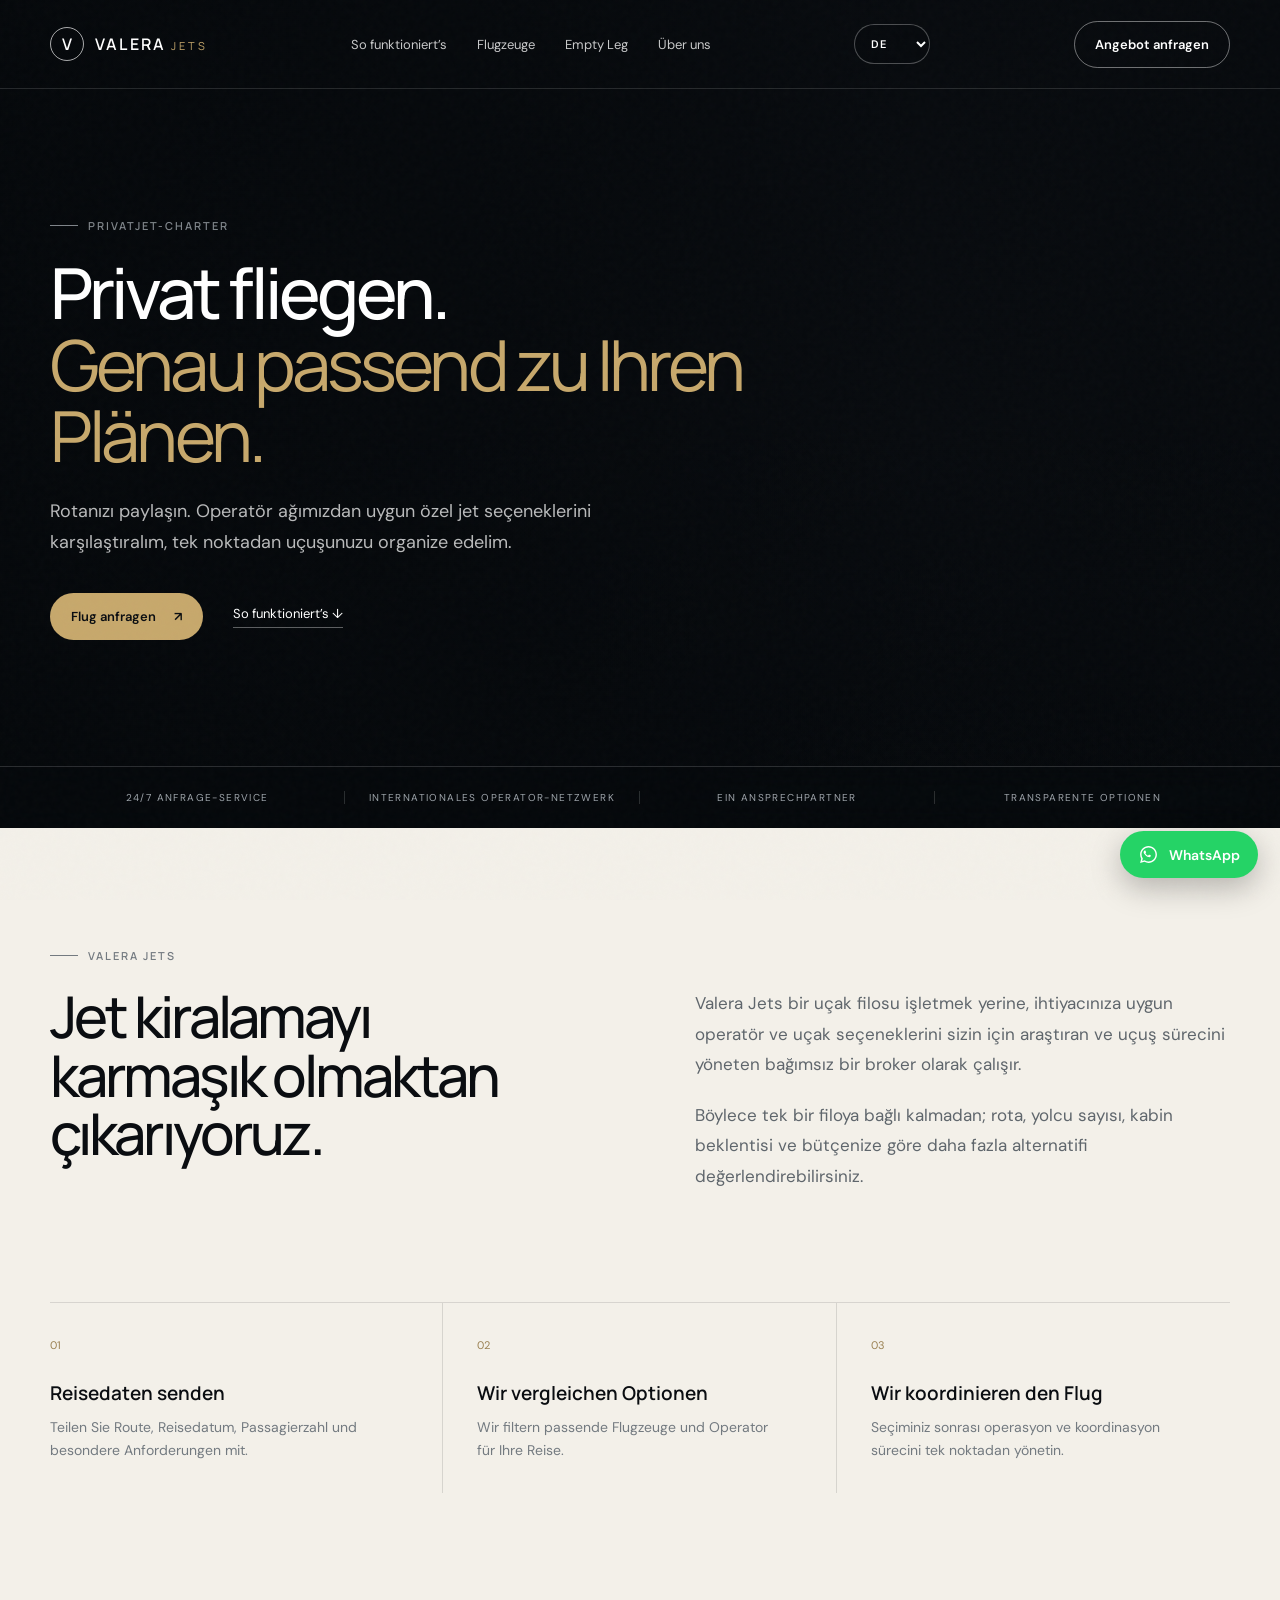
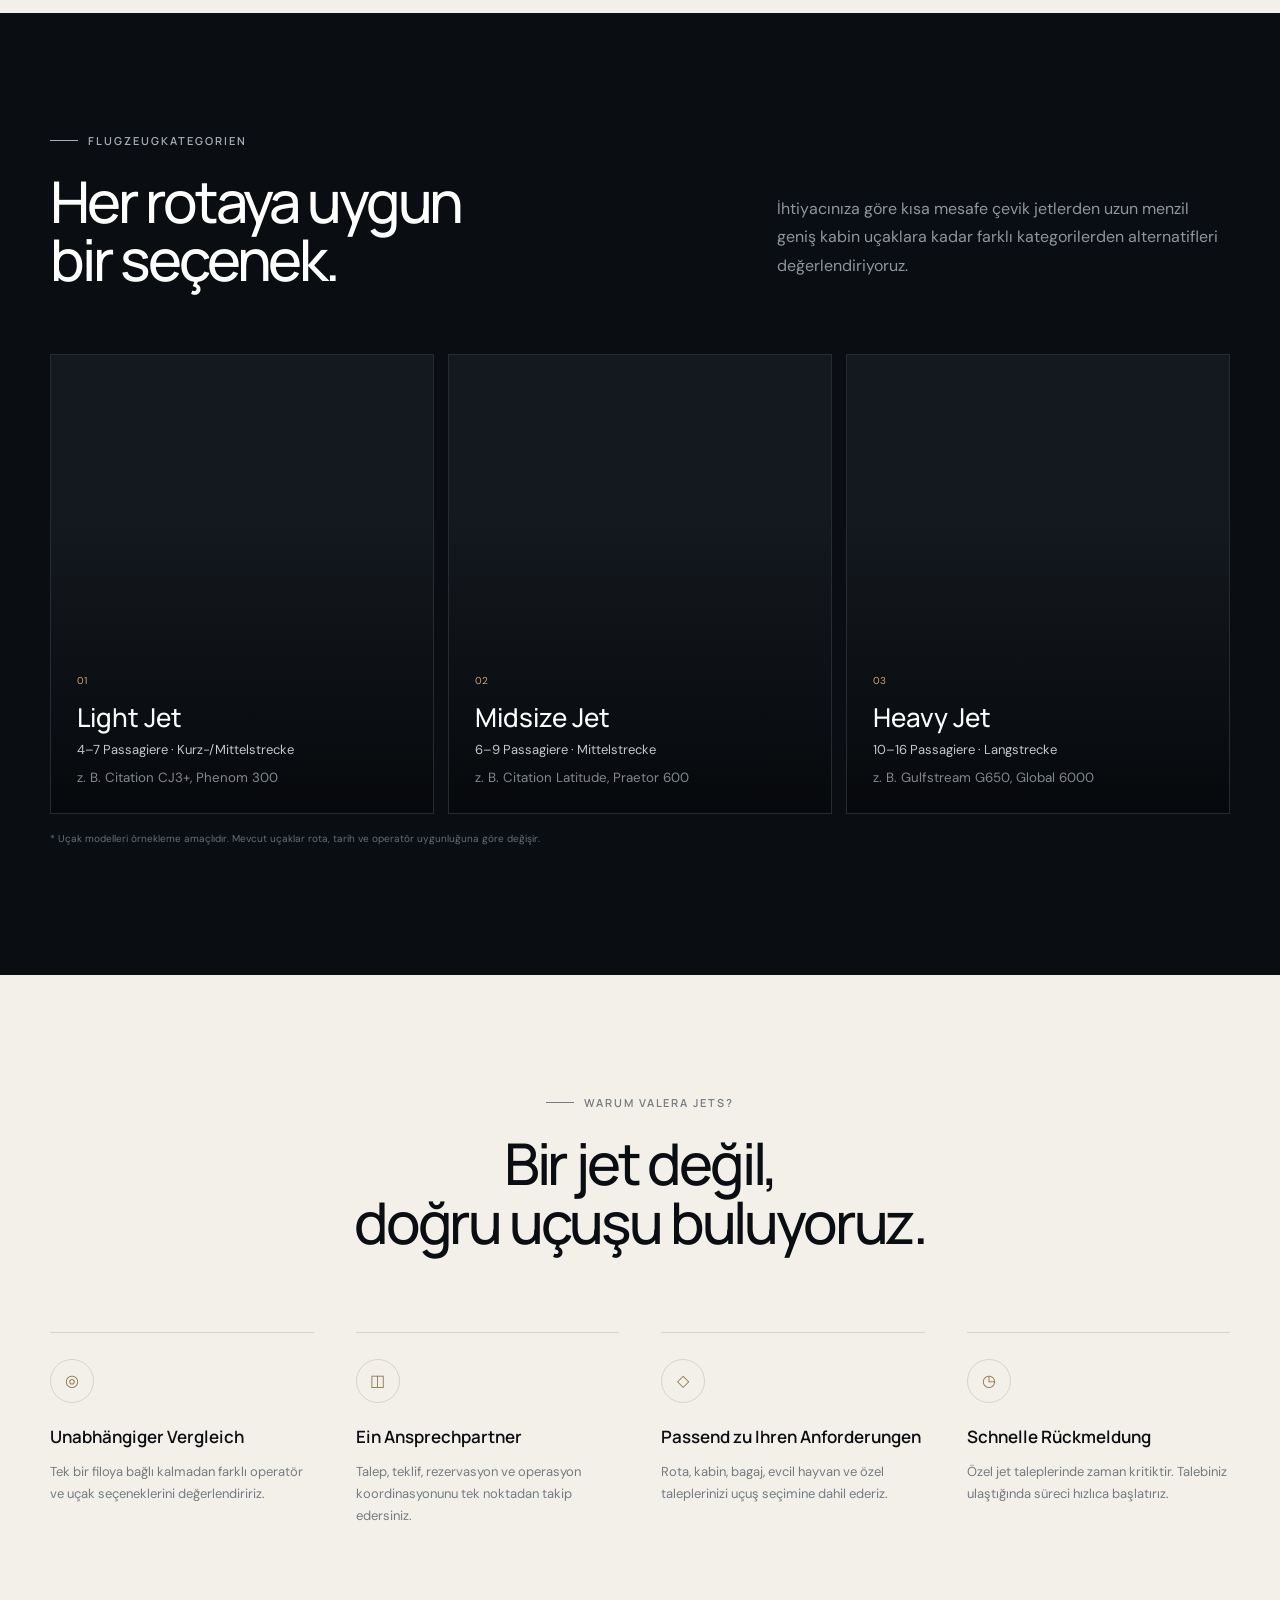
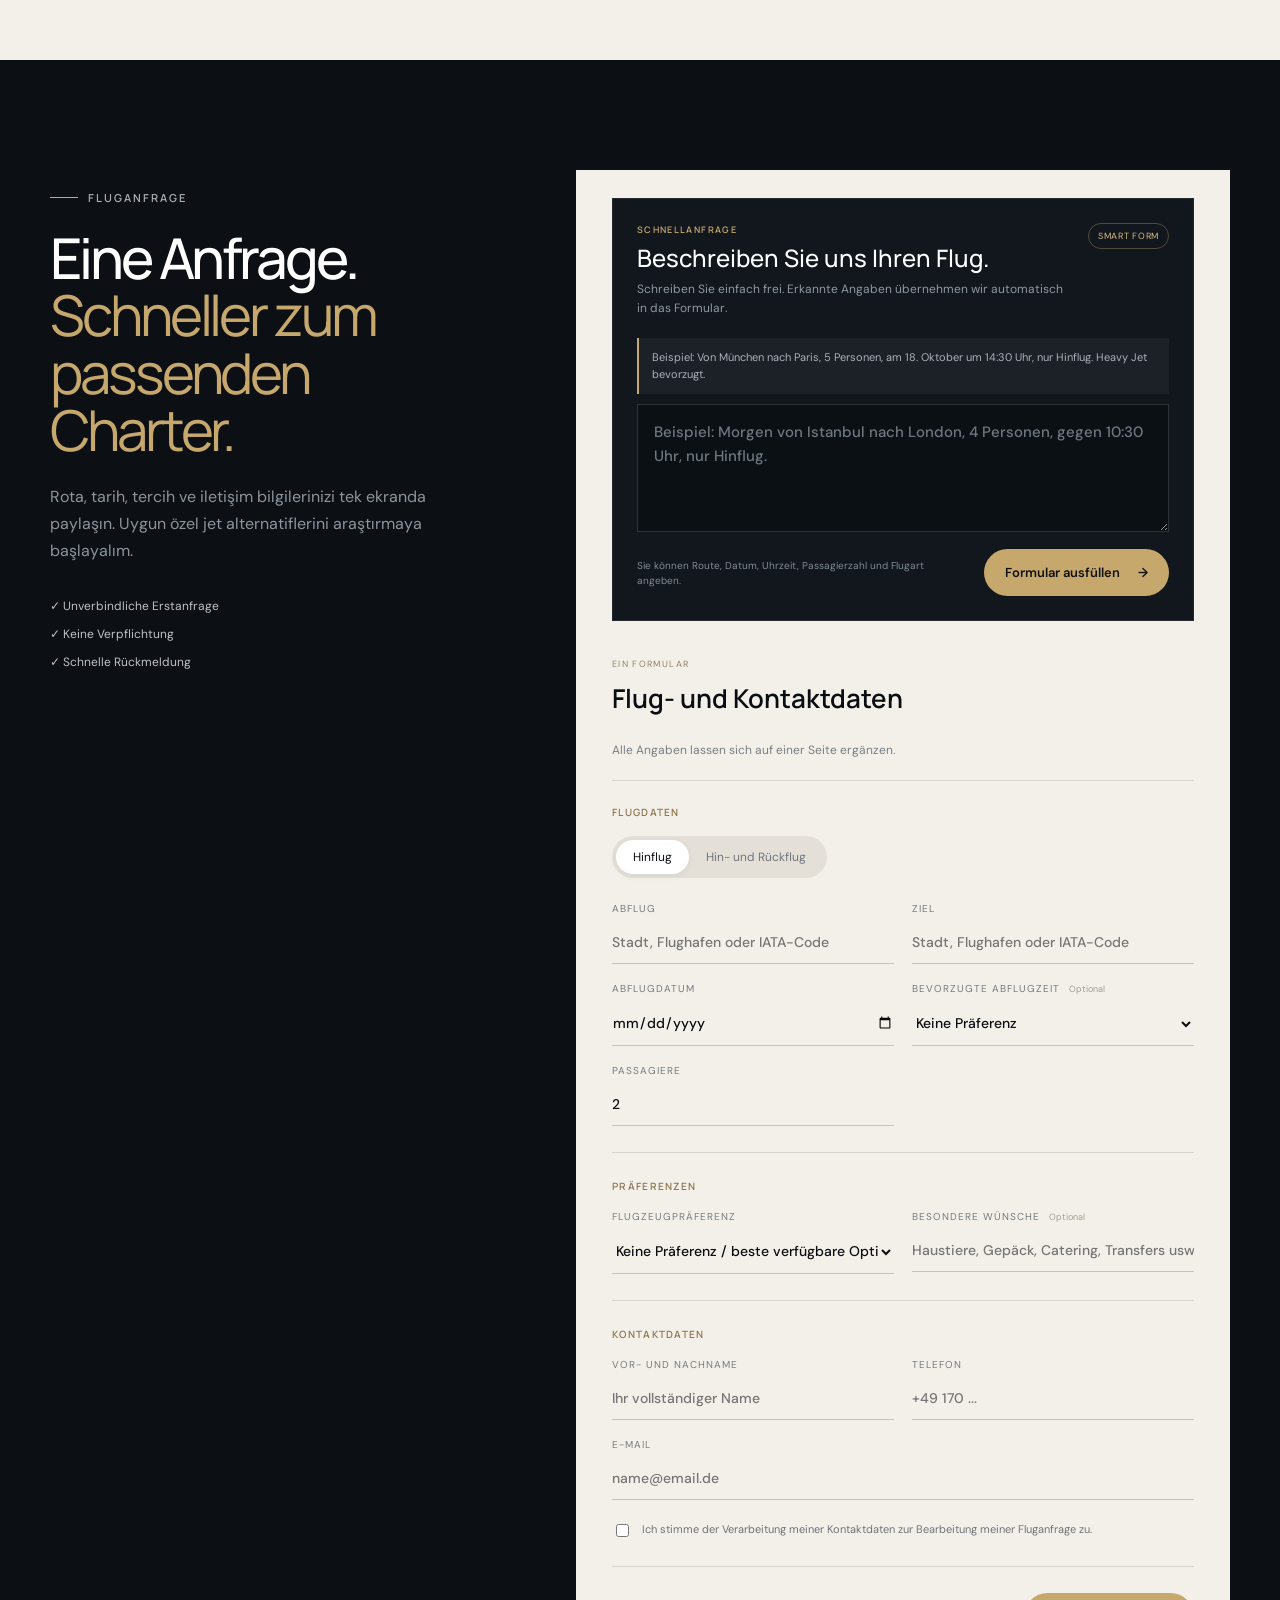
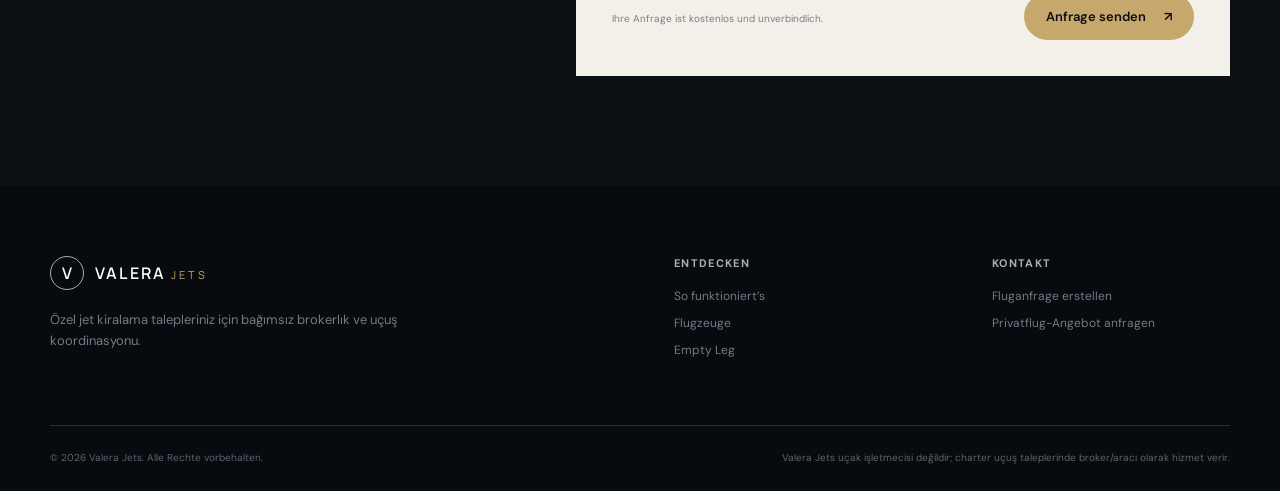
==== de/index.html @ 0682d146 "Add German Valera Jets site" ====
<!DOCTYPE html>
<html lang="de">
<head>
  <!-- CookieYes Consent Banner -->
  <script id="cookieyes" type="text/javascript" src="https://cdn-cookieyes.com/client_data/f6e0e3132f2277a491e76fe6/script.js?v=smart-request-1"></script>

  <!-- Google tag (gtag.js) -->
  <script async src="https://www.googletagmanager.com/gtag/js?id=G-M8W1NW3FCB"></script>
  <script>
    window.dataLayer = window.dataLayer || [];
    function gtag(){dataLayer.push(arguments);}
    gtag('js', new Date());

    gtag('config', 'G-M8W1NW3FCB');
  </script>

  <meta charset="UTF-8" />
  <meta name="viewport" content="width=device-width, initial-scale=1.0" />
  <meta name="theme-color" content="#070a0e" />
  <meta name="description" content="Privatjet-Charter mit Valera Jets. Wir suchen passende Flugzeuge und Operator für Reisen in Europa, im Nahen Osten und darüber hinaus." />

  <title>Valera Jets | Privatjet Charter</title>
  <link rel="canonical" href="https://valerajets.com/de/">
  <link rel="alternate" hreflang="tr" href="https://valerajets.com/">
  <link rel="alternate" hreflang="en" href="https://valerajets.com/en/">
  <link rel="alternate" hreflang="de" href="https://valerajets.com/de/">
  <link rel="alternate" hreflang="fr" href="https://valerajets.com/fr/">
  <link rel="alternate" hreflang="x-default" href="https://valerajets.com/en/">


  <link rel="preconnect" href="https://fonts.googleapis.com">
  <link rel="preconnect" href="https://fonts.gstatic.com" crossorigin>

  <link
    href="https://fonts.googleapis.com/css2?family=DM+Sans:wght@400;500;600&family=Manrope:wght@400;500;600;700&display=swap"
    rel="stylesheet"
  >

  <link rel="stylesheet" href="../styles.css?v=i18n-1" />

  <style>
    /* Direct WhatsApp button */
    .whatsapp-float {
      position: fixed;
      right: 22px;
      bottom: 22px;
      z-index: 9999;
      display: flex;
      align-items: center;
      gap: 10px;
      padding: 13px 18px;
      border-radius: 999px;
      background: #25D366;
      color: #ffffff;
      text-decoration: none;
      font-family: "DM Sans", sans-serif;
      font-size: 14px;
      font-weight: 600;
      line-height: 1;
      box-shadow: 0 10px 30px rgba(0, 0, 0, 0.25);
      transition: transform 0.2s ease, box-shadow 0.2s ease, opacity 0.2s ease;
    }

    .whatsapp-float:hover {
      transform: translateY(-2px);
      box-shadow: 0 14px 36px rgba(0, 0, 0, 0.30);
      opacity: 0.96;
    }

    .whatsapp-float svg {
      width: 21px;
      height: 21px;
      fill: currentColor;
      flex: 0 0 auto;
    }

    @media (max-width: 768px) {
      .whatsapp-float {
        right: 16px;
        bottom: 16px;
        padding: 13px;
      }

      .whatsapp-float .whatsapp-text {
        display: none;
      }

      .whatsapp-float svg {
        width: 24px;
        height: 24px;
      }
    }
  </style>

</head>

<body>

  <div class="noise"></div>

  <header class="nav-wrap" id="top">
    <nav class="nav container">

      <a href="#top" class="brand" aria-label="Valera Jets Startseite">
        <span class="brand-mark">V</span>
        <span class="brand-copy">
          <strong>VALERA</strong>
          <em>JETS</em>
        </span>
      </a>

      <div class="nav-links">
        <a href="#nasil-calisir">So funktioniert’s</a>
        <a href="#jetler">Flugzeuge</a>
        <a href="empty-leg.html">Empty Leg</a>
        <a href="#hakkimizda">Über uns</a>
      </div>
      <div class="language-picker">
        <select class="language-select" aria-label="Language" onchange="if(this.value) window.location.href=this.value">
          <option value="/" >TR</option>
          <option value="/en/" >EN</option>
          <option value="/de/" selected>DE</option>
          <option value="/fr/" >FR</option>
        </select>
      </div>

      <a class="btn btn-outline nav-cta" href="#teklif">
        Angebot anfragen
      </a>

      <button
        class="menu-btn"
        aria-label="Menüyü aç"
        aria-expanded="false"
      >
        ☰
      </button>

    </nav>

    <div class="mobile-menu">
      <a href="#nasil-calisir">So funktioniert’s</a>
      <a href="#jetler">Flugzeuge</a>
      <a href="empty-leg.html">Empty Leg</a>
      <a href="#hakkimizda">Über uns</a>
      <a href="#teklif">Angebot anfragen</a>
    </div>

  </header>


  <main>

    <section class="hero">

      <div class="hero-media" aria-hidden="true"></div>
      <div class="hero-overlay"></div>

      <div class="container hero-inner hero-inner-single">

        <div class="hero-copy reveal">

          <div class="eyebrow">
            <span></span>
            PRIVATJET-CHARTER
          </div>

          <h1>
            Privat fliegen.<br>
            <i>Genau passend zu Ihren Plänen.</i>
          </h1>

          <p>
            Rotanızı paylaşın. Operatör ağımızdan uygun özel jet seçeneklerini
            karşılaştıralım, tek noktadan uçuşunuzu organize edelim.
          </p>

          <div class="hero-actions">

            <a class="btn btn-primary" href="#teklif">
              Flug anfragen
              <span>↗</span>
            </a>

            <a class="text-link" href="#nasil-calisir">
              So funktioniert’s
              <span>↓</span>
            </a>

          </div>

        </div>


        
      </div>


      <div class="hero-strip">

        <div class="container strip-grid">
          <span>24/7 Anfrage-Service</span>
          <span>Internationales Operator-Netzwerk</span>
          <span>Ein Ansprechpartner</span>
          <span>Transparente Optionen</span>
        </div>

      </div>

    </section>


    <section class="section intro" id="nasil-calisir">

      <div class="container two-col">

        <div class="section-title reveal">

          <div class="eyebrow dark">
            <span></span>
            VALERA JETS
          </div>

          <h2>
            Jet kiralamayı<br>
            karmaşık olmaktan çıkarıyoruz.
          </h2>

        </div>


        <div class="intro-copy reveal delay-1">

          <p>
            Valera Jets bir uçak filosu işletmek yerine, ihtiyacınıza uygun
            operatör ve uçak seçeneklerini sizin için araştıran ve uçuş sürecini
            yöneten bağımsız bir broker olarak çalışır.
          </p>

          <p>
            Böylece tek bir filoya bağlı kalmadan; rota, yolcu sayısı,
            kabin beklentisi ve bütçenize göre daha fazla alternatifi
            değerlendirebilirsiniz.
          </p>

        </div>

      </div>


      <div class="container steps">

        <article class="step reveal">

          <span>01</span>

          <h3>
            Reisedaten senden
          </h3>

          <p>
            Teilen Sie Route, Reisedatum, Passagierzahl und besondere Anforderungen mit.
          </p>

        </article>


        <article class="step reveal delay-1">

          <span>02</span>

          <h3>
            Wir vergleichen Optionen
          </h3>

          <p>
            Wir filtern passende Flugzeuge und Operator für Ihre Reise.
          </p>

        </article>


        <article class="step reveal delay-2">

          <span>03</span>

          <h3>
            Wir koordinieren den Flug
          </h3>

          <p>
            Seçiminiz sonrası operasyon ve koordinasyon sürecini
            tek noktadan yönetin.
          </p>

        </article>

      </div>

    </section>


    <section class="section dark-section" id="jetler">

      <div class="container">

        <div class="section-head reveal">

          <div>

            <div class="eyebrow light">
              <span></span>
              FLUGZEUGKATEGORIEN
            </div>

            <h2>
              Her rotaya uygun<br>
              bir seçenek.
            </h2>

          </div>


          <p>
            İhtiyacınıza göre kısa mesafe çevik jetlerden uzun menzil geniş
            kabin uçaklara kadar farklı kategorilerden alternatifleri
            değerlendiriyoruz.
          </p>

        </div>


        <div class="jet-grid">

          <article class="jet-card jet-1 reveal">

            <div class="jet-content">
              <span>01</span>
              <h3>Light Jet</h3>
              <p>4–7 Passagiere · Kurz-/Mittelstrecke</p>
              <small>z. B. Citation CJ3+, Phenom 300</small>
            </div>

          </article>


          <article class="jet-card jet-2 reveal delay-1">

            <div class="jet-content">
              <span>02</span>
              <h3>Midsize Jet</h3>
              <p>6–9 Passagiere · Mittelstrecke</p>
              <small>z. B. Citation Latitude, Praetor 600</small>
            </div>

          </article>


          <article class="jet-card jet-3 reveal delay-2">

            <div class="jet-content">
              <span>03</span>
              <h3>Heavy Jet</h3>
              <p>10–16 Passagiere · Langstrecke</p>
              <small>z. B. Gulfstream G650, Global 6000</small>
            </div>

          </article>

        </div>


        <p class="disclaimer">
          * Uçak modelleri örnekleme amaçlıdır. Mevcut uçaklar rota,
          tarih ve operatör uygunluğuna göre değişir.
        </p>

      </div>

    </section>


    


    <section class="section trust" id="hakkimizda">

      <div class="container">

        <div class="center-title reveal">

          <div class="eyebrow dark center">
            <span></span>
            WARUM VALERA JETS?
          </div>

          <h2>
            Bir jet değil,<br>
            doğru uçuşu buluyoruz.
          </h2>

        </div>


        <div class="trust-grid">

          <article class="reveal">

            <div class="icon">
              ◎
            </div>

            <h3>
              Unabhängiger Vergleich
            </h3>

            <p>
              Tek bir filoya bağlı kalmadan farklı operatör ve
              uçak seçeneklerini değerlendiririz.
            </p>

          </article>


          <article class="reveal delay-1">

            <div class="icon">
              ◫
            </div>

            <h3>
              Ein Ansprechpartner
            </h3>

            <p>
              Talep, teklif, rezervasyon ve operasyon koordinasyonunu
              tek noktadan takip edersiniz.
            </p>

          </article>


          <article class="reveal delay-2">

            <div class="icon">
              ◇
            </div>

            <h3>
              Passend zu Ihren Anforderungen
            </h3>

            <p>
              Rota, kabin, bagaj, evcil hayvan ve özel taleplerinizi
              uçuş seçimine dahil ederiz.
            </p>

          </article>


          <article class="reveal">

            <div class="icon">
              ◷
            </div>

            <h3>
              Schnelle Rückmeldung
            </h3>

            <p>
              Özel jet taleplerinde zaman kritiktir. Talebiniz ulaştığında
              süreci hızlıca başlatırız.
            </p>

          </article>

        </div>

      </div>

    </section>


    <section class="quote-section" id="teklif">

      <div class="container quote-grid">

        <div class="quote-copy reveal">

          <div class="eyebrow light">
            <span></span>
            FLUGANFRAGE
          </div>

          <h2>
            Eine Anfrage.<br>
            <i>Schneller zum passenden Charter.</i>
          </h2>

          <p>
            Rota, tarih, tercih ve iletişim bilgilerinizi tek ekranda paylaşın.
            Uygun özel jet alternatiflerini araştırmaya başlayalım.
          </p>

          <div class="quote-points">
            <span>✓ Unverbindliche Erstanfrage</span>
            <span>✓ Keine Verpflichtung</span>
            <span>✓ Schnelle Rückmeldung</span>
          </div>

        </div>

        <form class="quote-form single-quote-form reveal delay-1" id="quoteForm">

          <label class="hp-field" aria-hidden="true">
            Website
            <input name="website" tabindex="-1" autocomplete="off">
          </label>

          <div class="single-form-content">

            <div class="smart-request">
              <div class="smart-request-top">
                <div>
                  <small>SCHNELLANFRAGE</small>
                  <h3>Beschreiben Sie uns Ihren Flug.</h3>
                  <p>Schreiben Sie einfach frei. Erkannte Angaben übernehmen wir automatisch in das Formular.</p>
                </div>
                <span class="smart-request-badge">Smart Form</span>
              </div>

              <div class="smart-example" id="smartExample">
                Beispiel: Von München nach Paris, 5 Personen, am 18. Oktober um 14:30 Uhr, nur Hinflug. Heavy Jet bevorzugt.
              </div>

              <textarea
                id="smartRequestText"
                rows="4"
                placeholder="Beispiel: Morgen von Istanbul nach London, 4 Personen, gegen 10:30 Uhr, nur Hinflug."
                aria-label="Beschreiben Sie Ihre Reise in eigenen Worten"
              ></textarea>

              <div class="smart-request-actions">
                <div class="smart-request-status" id="smartRequestStatus">
                  Sie können Route, Datum, Uhrzeit, Passagierzahl und Flugart angeben.
                </div>

                <button type="button" class="btn btn-dark" id="smartFillButton">
                  Formular ausfüllen
                  <span>→</span>
                </button>
              </div>
            </div>

            <div class="form-head single-form-head">
              <small>EIN FORMULAR</small>
              <h3>Flug- und Kontaktdaten</h3>
              <p>Alle Angaben lassen sich auf einer Seite ergänzen.</p>
            </div>

            <div class="single-form-section">
              <div class="single-form-section-title">Flugdaten</div>

              <div class="trip-toggle">
                <label>
                  <input type="radio" name="tripType" value="Tek Yön" checked>
                  <span>Hinflug</span>
                </label>
                <label>
                  <input type="radio" name="tripType" value="Gidiş Dönüş">
                  <span>Hin- und Rückflug</span>
                </label>
              </div>

              <div class="field-grid">
                <label class="field airport-field">
                  <span>Abflug</span>
                  <div class="airport-autocomplete">
                    <input
                      name="from"
                      required
                      inputmode="search"
                      placeholder="Stadt, Flughafen oder IATA-Code"
                      autocomplete="off"
                      aria-autocomplete="list"
                      aria-expanded="false"
                      aria-controls="originSuggestions"
                    >
                    <div class="airport-suggestions" id="originSuggestions" role="listbox"></div>
                  </div>
                </label>

                <label class="field airport-field">
                  <span>Ziel</span>
                  <div class="airport-autocomplete">
                    <input
                      name="to"
                      required
                      inputmode="search"
                      placeholder="Stadt, Flughafen oder IATA-Code"
                      autocomplete="off"
                      aria-autocomplete="list"
                      aria-expanded="false"
                      aria-controls="destinationSuggestions"
                    >
                    <div class="airport-suggestions" id="destinationSuggestions" role="listbox"></div>
                  </div>
                </label>

                <label class="field">
                  <span>Abflugdatum</span>
                  <input name="departure" required type="date">
                </label>

                <label class="field return-field hidden">
                  <span>Rückflugdatum</span>
                  <input name="returnDate" type="date">
                </label>

                <label class="field">
                  <span>Bevorzugte Abflugzeit <em class="field-optional">Optional</em></span>
                  <select name="departureTime" aria-label="Bevorzugte Abflugzeit">
                    <option value="">Keine Präferenz</option>
                    <option value="00:00">00:00</option>
                    <option value="00:30">00:30</option>
                    <option value="01:00">01:00</option>
                    <option value="01:30">01:30</option>
                    <option value="02:00">02:00</option>
                    <option value="02:30">02:30</option>
                    <option value="03:00">03:00</option>
                    <option value="03:30">03:30</option>
                    <option value="04:00">04:00</option>
                    <option value="04:30">04:30</option>
                    <option value="05:00">05:00</option>
                    <option value="05:30">05:30</option>
                    <option value="06:00">06:00</option>
                    <option value="06:30">06:30</option>
                    <option value="07:00">07:00</option>
                    <option value="07:30">07:30</option>
                    <option value="08:00">08:00</option>
                    <option value="08:30">08:30</option>
                    <option value="09:00">09:00</option>
                    <option value="09:30">09:30</option>
                    <option value="10:00">10:00</option>
                    <option value="10:30">10:30</option>
                    <option value="11:00">11:00</option>
                    <option value="11:30">11:30</option>
                    <option value="12:00">12:00</option>
                    <option value="12:30">12:30</option>
                    <option value="13:00">13:00</option>
                    <option value="13:30">13:30</option>
                    <option value="14:00">14:00</option>
                    <option value="14:30">14:30</option>
                    <option value="15:00">15:00</option>
                    <option value="15:30">15:30</option>
                    <option value="16:00">16:00</option>
                    <option value="16:30">16:30</option>
                    <option value="17:00">17:00</option>
                    <option value="17:30">17:30</option>
                    <option value="18:00">18:00</option>
                    <option value="18:30">18:30</option>
                    <option value="19:00">19:00</option>
                    <option value="19:30">19:30</option>
                    <option value="20:00">20:00</option>
                    <option value="20:30">20:30</option>
                    <option value="21:00">21:00</option>
                    <option value="21:30">21:30</option>
                    <option value="22:00">22:00</option>
                    <option value="22:30">22:30</option>
                    <option value="23:00">23:00</option>
                    <option value="23:30">23:30</option>
                  </select>
                </label>

                <label class="field">
                  <span>Passagiere</span>
                  <input name="passengers" required type="number" min="1" max="30" value="2">
                </label>
              </div>
            </div>

            <div class="single-form-section">
              <div class="single-form-section-title">Präferenzen</div>

              <div class="field-grid">
                <label class="field">
                  <span>Flugzeugpräferenz</span>
                  <select name="jetType">
                    <option value="Farketmez / En uygun seçenek">Keine Präferenz / beste verfügbare Option</option>
                    <option>Light Jet</option>
                    <option>Midsize Jet</option>
                    <option>Heavy Jet</option>
                  </select>
                </label>

                <label class="field">
                  <span>Besondere Wünsche <em class="field-optional">Optional</em></span>
                  <input name="notes" placeholder="Haustiere, Gepäck, Catering, Transfers usw.">
                </label>
              </div>
            </div>

            <div class="single-form-section">
              <div class="single-form-section-title">Kontaktdaten</div>

              <div class="field-grid">
                <label class="field">
                  <span>Vor- und Nachname</span>
                  <input name="name" required autocomplete="name" placeholder="Ihr vollständiger Name">
                </label>

                <label class="field">
                  <span>Telefon</span>
                  <input name="phone" required type="tel" inputmode="tel" autocomplete="tel" placeholder="+49 170 ...">
                </label>

                <label class="field full">
                  <span>E-Mail</span>
                  <input name="email" required type="email" autocomplete="email" placeholder="name@email.de">
                </label>
              </div>

              <label class="check">
                <input type="checkbox" required name="kvkk">
                <span>
                  Ich stimme der Verarbeitung meiner Kontaktdaten zur Bearbeitung meiner Fluganfrage zu.
                </span>
              </label>
            </div>

            <div class="single-form-submit">
              <div>
                <small>Ihre Anfrage ist kostenlos und unverbindlich.</small>
              </div>
              <button type="submit" class="btn btn-primary">
                Anfrage senden
                <span>↗</span>
              </button>
            </div>

            <div class="form-error" role="alert" hidden></div>

          </div>

          <div class="form-success" hidden>
            <div class="success-icon">✓</div>
            <h3>Ihre Fluganfrage ist eingegangen.</h3>
            <p>
              Talebiniz Valera Jets ekibine ulaştı.
              Uçuş alternatiflerini değerlendirdikten sonra sizinle en kısa sürede iletişime geçeceğiz.
            </p>
            <button type="button" class="btn btn-outline reset-form">Neue Anfrage</button>
          </div>

        </form>

      </div>

    </section>

  </main>


  <footer>

    <div class="container footer-grid">

      <div>

        <a
          href="#top"
          class="brand footer-brand"
        >

          <span class="brand-mark">
            V
          </span>

          <span class="brand-copy">
            <strong>VALERA</strong>
            <em>JETS</em>
          </span>

        </a>

        <p>
          Özel jet kiralama talepleriniz için bağımsız brokerlık
          ve uçuş koordinasyonu.
        </p>

      </div>


      <div class="footer-links">

        <strong>
          Entdecken
        </strong>

        <a href="#nasil-calisir">
          So funktioniert’s
        </a>

        <a href="#jetler">
          Flugzeuge
        </a>

        <a href="empty-leg.html">
          Empty Leg
        </a>

      </div>


      <div class="footer-links">

        <strong>
          Kontakt
        </strong>

        <a href="#teklif">
          Fluganfrage erstellen
        </a>

        <a href="#teklif">
          Privatflug-Angebot anfragen
        </a>

      </div>

    </div>


    <div class="container footer-bottom">

      <span>
        © 2026 Valera Jets. Alle Rechte vorbehalten.
      </span>

      <span>
        Valera Jets uçak işletmecisi değildir; charter uçuş taleplerinde
        broker/aracı olarak hizmet verir.
      </span>

    </div>

  </footer>


  <!-- SUPABASE / SITE SCRIPTS -->

  <script src="../supabase-config.js"></script>
  <script src="../airports.js"></script>
  <script src="../script.js?v=i18n-1"></script>


  <!-- DIRECT WHATSAPP BUTTON -->
  <a
    class="whatsapp-float"
    href="https://wa.me/905309786454?text=Hallo%20Valera%20Jets%2C%20ich%20m%C3%B6chte%20ein%20Angebot%20f%C3%BCr%20einen%20Privatjet-Charter%20anfragen."
    target="_blank"
    rel="noopener noreferrer"
    aria-label="Valera Jets über WhatsApp kontaktieren"
  >
    <svg viewBox="0 0 32 32" aria-hidden="true">
      <path d="M19.11 17.21c-.27-.14-1.61-.79-1.86-.88-.25-.09-.43-.14-.61.14-.18.27-.7.88-.86 1.06-.16.18-.32.2-.59.07-.27-.14-1.15-.42-2.19-1.35-.81-.72-1.36-1.61-1.52-1.88-.16-.27-.02-.42.12-.56.12-.12.27-.32.41-.47.14-.16.18-.27.27-.45.09-.18.05-.34-.02-.47-.07-.14-.61-1.47-.84-2.01-.22-.53-.45-.46-.61-.47h-.52c-.18 0-.47.07-.72.34-.25.27-.95.93-.95 2.26s.97 2.62 1.11 2.8c.14.18 1.91 2.91 4.63 4.08.65.28 1.15.45 1.54.57.65.21 1.24.18 1.71.11.52-.08 1.61-.66 1.84-1.29.23-.63.23-1.17.16-1.29-.07-.11-.25-.18-.52-.32z"/>
      <path d="M16.04 3.2c-7.06 0-12.8 5.74-12.8 12.8 0 2.26.59 4.47 1.71 6.41L3.2 28.8l6.55-1.72A12.76 12.76 0 0 0 16.04 28.8h.01c7.05 0 12.79-5.74 12.79-12.8S23.1 3.2 16.04 3.2zm0 23.44h-.01a10.6 10.6 0 0 1-5.4-1.48l-.39-.23-3.89 1.02 1.04-3.79-.25-.39A10.58 10.58 0 0 1 5.4 16c0-5.87 4.78-10.64 10.65-10.64S26.68 10.13 26.68 16s-4.77 10.64-10.64 10.64z"/>
    </svg>
    <span class="whatsapp-text">WhatsApp</span>
  </a>


</body>
</html>
---- styles.css ----
:root{
  --ink:#0a0d11;--ink2:#12171d;--paper:#f3f0e9;--white:#fff;--muted:#a7adb4;
  --gold:#c7a86c;--line:rgba(255,255,255,.15);--darkline:rgba(10,13,17,.12);
  --font-display:'Manrope',sans-serif;--font-body:'DM Sans',sans-serif;
}
*{box-sizing:border-box}html{scroll-behavior:smooth}body{margin:0;background:var(--paper);color:var(--ink);font-family:var(--font-body);-webkit-font-smoothing:antialiased}.noise{position:fixed;inset:0;opacity:.035;pointer-events:none;z-index:100;background-image:url("data:image/svg+xml,%3Csvg viewBox='0 0 180 180' xmlns='http://www.w3.org/2000/svg'%3E%3Cfilter id='n'%3E%3CfeTurbulence type='fractalNoise' baseFrequency='.85' numOctaves='4' stitchTiles='stitch'/%3E%3C/filter%3E%3Crect width='100%25' height='100%25' filter='url(%23n)' opacity='.6'/%3E%3C/svg%3E")}.container{width:min(1180px,calc(100% - 48px));margin:0 auto}.nav-wrap{position:absolute;top:0;width:100%;z-index:20;border-bottom:1px solid rgba(255,255,255,.13)}.nav{height:88px;display:flex;align-items:center;justify-content:space-between}.brand{display:inline-flex;align-items:center;gap:11px;text-decoration:none;color:white}.brand-mark{width:34px;height:34px;border:1px solid rgba(255,255,255,.65);border-radius:50%;display:grid;place-items:center;font-family:var(--font-display);font-weight:600}.brand-copy{display:flex;align-items:baseline;gap:5px;letter-spacing:.14em}.brand-copy strong{font:600 16px var(--font-display)}.brand-copy em{font:400 11px var(--font-display);font-style:normal;letter-spacing:.25em;color:var(--gold)}.nav-links{display:flex;gap:30px}.nav-links a,.mobile-menu a{color:rgba(255,255,255,.78);text-decoration:none;font-size:13px}.nav-links a:hover{color:white}.btn{display:inline-flex;align-items:center;justify-content:center;gap:18px;text-decoration:none;border:1px solid transparent;padding:14px 20px;border-radius:999px;font:600 13px var(--font-body);cursor:pointer;transition:.25s ease}.btn-outline{color:white;border-color:rgba(255,255,255,.42);background:transparent}.btn-outline:hover{background:white;color:var(--ink)}.btn-primary{background:var(--gold);color:var(--ink)}.btn-primary:hover{transform:translateY(-2px);filter:brightness(1.05)}.btn-dark{background:var(--ink);color:white}.btn-ghost{border-color:var(--darkline);background:transparent;color:var(--ink)}.menu-btn,.mobile-menu{display:none}.hero{position:relative;min-height:760px;height:92vh;color:white;overflow:hidden;background:#090c10}.hero-media{position:absolute;inset:0;background-image:url('https://images.unsplash.com/photo-1540962351504-03099e0a754b?auto=format&fit=crop&w=2200&q=90');background-size:cover;background-position:center 56%;transform:scale(1.02)}.hero-overlay{position:absolute;inset:0;background:linear-gradient(90deg,rgba(5,8,11,.93) 0%,rgba(5,8,11,.7) 43%,rgba(5,8,11,.25) 72%,rgba(5,8,11,.5) 100%),linear-gradient(0deg,rgba(5,8,11,.78) 0%,transparent 50%)}.hero-inner{position:relative;z-index:2;height:calc(100% - 62px);display:grid;grid-template-columns:1.2fr .8fr;align-items:center;gap:90px;padding-top:92px}.eyebrow{display:flex;align-items:center;gap:10px;font:600 11px var(--font-display);letter-spacing:.18em;color:#7f858a;text-transform:uppercase}.eyebrow span{width:28px;height:1px;background:currentColor}.eyebrow.light{color:#a7aeb5}.eyebrow.dark{color:#737a80}.eyebrow.center{justify-content:center}.hero h1,.section h2,.quote-copy h2{font:500 clamp(46px,5.5vw,78px)/1.02 var(--font-display);letter-spacing:-.055em;margin:24px 0}.hero h1 i,.empty-copy h2 i,.quote-copy h2 i{font-weight:400;color:var(--gold);font-style:normal}.hero-copy>p{max-width:600px;color:rgba(255,255,255,.72);font-size:18px;line-height:1.7}.hero-actions{display:flex;align-items:center;gap:30px;margin-top:36px}.text-link{color:white;text-decoration:none;font-size:13px;border-bottom:1px solid rgba(255,255,255,.35);padding-bottom:5px}.hero-card{align-self:end;margin-bottom:82px;background:rgba(11,15,20,.76);backdrop-filter:blur(18px);border:1px solid rgba(255,255,255,.15);padding:26px}.live-chip{font-size:11px;letter-spacing:.12em;text-transform:uppercase;color:#c3c8cd;display:flex;align-items:center;gap:8px}.pulse{width:7px;height:7px;border-radius:50%;background:#77c590;box-shadow:0 0 0 5px rgba(119,197,144,.12)}.route-line{display:grid;grid-template-columns:1fr auto 1fr;gap:16px;align-items:center;padding:30px 0;border-bottom:1px solid var(--line)}.route-line div:last-child{text-align:right}.route-line small,.flight-meta small{display:block;color:#8e979f;font-size:10px;text-transform:uppercase;letter-spacing:.13em}.route-line strong{font:500 21px var(--font-display);display:block;margin:7px 0 2px}.route-line span{font-size:11px;color:#7f8991}.plane{color:var(--gold);font-size:17px}.flight-meta{display:grid;grid-template-columns:repeat(3,1fr);gap:12px;padding:22px 0}.flight-meta strong{font-size:13px;display:block;margin-top:7px}.card-link{display:flex;justify-content:space-between;color:white;text-decoration:none;font-size:13px;padding-top:18px;border-top:1px solid var(--line)}.hero-strip{position:absolute;bottom:0;z-index:3;width:100%;border-top:1px solid var(--line);height:62px;background:rgba(7,10,14,.55);backdrop-filter:blur(12px)}.strip-grid{height:100%;display:grid;grid-template-columns:repeat(4,1fr);align-items:center}.strip-grid span{font-size:10px;letter-spacing:.14em;text-transform:uppercase;color:#9fa5ab;text-align:center;border-right:1px solid var(--line)}.strip-grid span:last-child{border-right:0}.section{padding:120px 0}.two-col{display:grid;grid-template-columns:1fr 1fr;gap:110px;align-items:start}.section-title h2,.section-head h2,.center-title h2,.empty-copy h2{font-size:clamp(40px,4.5vw,62px);margin:24px 0 0}.intro-copy{padding-top:40px}.intro-copy p{font-size:17px;line-height:1.8;color:#5f666c;margin:0 0 20px}.steps{display:grid;grid-template-columns:repeat(3,1fr);margin-top:90px;border-top:1px solid var(--darkline)}.step{padding:30px 50px 0 0;border-right:1px solid var(--darkline);min-height:190px}.step:not(:first-child){padding-left:34px}.step:last-child{border-right:0}.step>span{font-size:11px;color:#9a8153}.step h3{font:600 19px var(--font-display);margin:26px 0 10px}.step p{margin:0;color:#737a80;font-size:14px;line-height:1.7}.dark-section{background:var(--ink);color:white}.section-head{display:grid;grid-template-columns:1fr .7fr;gap:80px;align-items:end}.section-head p{color:#8e969e;line-height:1.8;margin:0 0 8px}.jet-grid{display:grid;grid-template-columns:repeat(3,1fr);gap:14px;margin-top:65px}.jet-card{height:460px;position:relative;overflow:hidden;background:#151a20;border:1px solid rgba(255,255,255,.08)}.jet-card::before{content:"";position:absolute;inset:0;background-size:cover;background-position:center;filter:saturate(.65);transition:.5s}.jet-card:hover::before{transform:scale(1.04);filter:saturate(.9)}.jet-card::after{content:"";position:absolute;inset:0;background:linear-gradient(0deg,rgba(5,7,10,.92),rgba(5,7,10,.05) 65%)}.jet-1::before{background-image:url('https://images.unsplash.com/photo-1556388158-158ea5ccacbd?auto=format&fit=crop&w=1200&q=85')}.jet-2::before{background-image:url('https://images.unsplash.com/photo-1474302770737-173ee21bab63?auto=format&fit=crop&w=1200&q=85')}.jet-3::before{background-image:url('https://images.unsplash.com/photo-1521727857535-28d2047314ac?auto=format&fit=crop&w=1200&q=85')}.jet-content{position:absolute;z-index:2;bottom:0;padding:26px}.jet-content>span{font-size:10px;color:var(--gold)}.jet-content h3{font:500 26px var(--font-display);margin:10px 0 6px}.jet-content p{font-size:13px;color:#c3c8cd;margin:0 0 8px}.jet-content small{color:#808890}.disclaimer{font-size:10px;color:#666f77;margin-top:18px}.empty-leg{background:#ded8cc}.empty-grid{display:grid;grid-template-columns:1fr 1fr;gap:100px;align-items:center}.empty-copy p{max-width:560px;color:#61666b;line-height:1.8;margin-bottom:34px}.empty-board{background:#101419;color:white;padding:12px 30px 0;box-shadow:0 24px 60px rgba(0,0,0,.14)}.board-top{display:flex;justify-content:space-between;padding:18px 0;border-bottom:1px solid var(--line)}.board-top span{font-size:12px;text-transform:uppercase;letter-spacing:.13em}.board-top small{color:#747d84}.board-row{display:grid;grid-template-columns:1fr auto 1fr .9fr;align-items:center;gap:20px;padding:22px 0;border-bottom:1px solid var(--line)}.board-row b{font-size:14px;display:block}.board-row span{font-size:10px;color:#777f86}.board-row i{font-style:normal;color:var(--gold)}.board-row em{text-align:right;font-style:normal;color:#899198;font-size:11px}.board-link{display:flex;justify-content:space-between;padding:22px 0;color:white;text-decoration:none;font-size:12px}.center-title{text-align:center;max-width:760px;margin:0 auto}.trust-grid{display:grid;grid-template-columns:repeat(4,1fr);gap:42px;margin-top:80px}.trust-grid article{border-top:1px solid var(--darkline);padding-top:26px}.icon{width:44px;height:44px;border:1px solid var(--darkline);display:grid;place-items:center;border-radius:50%;color:#8f764b}.trust-grid h3{font:600 17px var(--font-display);margin:22px 0 10px}.trust-grid p{color:#747b81;font-size:13px;line-height:1.7}.quote-section{background:#0c1015;color:white;padding:110px 0}.quote-grid{display:grid;grid-template-columns:.8fr 1.2fr;gap:90px}.quote-copy{padding-top:20px}.quote-copy h2{font-size:clamp(46px,4.4vw,64px)}.quote-copy p{color:#8c949c;line-height:1.7;max-width:430px}.quote-points{display:flex;flex-direction:column;gap:12px;margin-top:34px;color:#bcc2c7;font-size:12px}.quote-form{background:var(--paper);color:var(--ink);padding:36px;min-height:520px}.form-progress{display:flex;gap:6px;margin-bottom:34px}.form-progress span{height:2px;background:#d2ccc2;flex:1}.form-progress span.active{background:var(--gold)}.form-head small{font-size:9px;letter-spacing:.15em;color:#90816a}.form-head h3{font:600 26px var(--font-display);margin:8px 0 26px}.trip-toggle{display:inline-flex;background:#e5e0d7;padding:4px;border-radius:999px;margin-bottom:24px}.trip-toggle input{display:none}.trip-toggle span{display:block;padding:9px 17px;border-radius:999px;font-size:12px;color:#70767c;cursor:pointer}.trip-toggle input:checked+span{background:white;color:var(--ink);box-shadow:0 2px 8px rgba(0,0,0,.05)}.field-grid{display:grid;grid-template-columns:1fr 1fr;gap:18px}.field-grid.one-col{grid-template-columns:1fr}.field.full{grid-column:1/-1}.field span{display:block;font-size:10px;text-transform:uppercase;letter-spacing:.1em;color:#757b80;margin-bottom:8px}.field input,.field select,.field textarea{width:100%;border:0;border-bottom:1px solid #c9c3b9;background:transparent;padding:10px 0 12px;outline:none;font:500 14px var(--font-body);color:var(--ink);resize:none}.field input:focus,.field select:focus,.field textarea:focus{border-color:var(--gold)}.form-step{display:none}.form-step.active{display:block}.form-step>.btn{margin-top:30px}.form-actions{display:flex;justify-content:space-between;margin-top:30px}.hidden{display:none!important}.check{display:flex;gap:10px;margin-top:22px;color:#6e7479;font-size:11px;line-height:1.45}.check input{margin-top:2px}.form-success{text-align:center;padding:70px 20px}.success-icon{width:58px;height:58px;border-radius:50%;display:grid;place-items:center;margin:0 auto 20px;background:#d8e4d4;color:#39563c;font-size:22px}.form-success h3{font:600 26px var(--font-display)}.form-success p{max-width:480px;margin:10px auto 28px;color:#666d72;line-height:1.6}.form-success .btn-outline{color:var(--ink);border-color:var(--darkline)}footer{background:#070a0e;color:white;padding:70px 0 26px}.footer-grid{display:grid;grid-template-columns:1.6fr .7fr .7fr;gap:80px}.footer-grid>div:first-child p{max-width:360px;color:#737c84;font-size:13px;line-height:1.6;margin-top:20px}.footer-links{display:flex;flex-direction:column;gap:11px}.footer-links strong{font-size:11px;text-transform:uppercase;letter-spacing:.12em;color:#a9b0b5;margin-bottom:7px}.footer-links a{color:#727b83;text-decoration:none;font-size:12px}.footer-links a:hover{color:white}.footer-bottom{border-top:1px solid var(--line);margin-top:60px;padding-top:24px;display:flex;justify-content:space-between;gap:30px;color:#5d656d;font-size:10px;line-height:1.5}.reveal{opacity:0;transform:translateY(18px);transition:opacity .7s ease,transform .7s ease}.reveal.visible{opacity:1;transform:none}.delay-1{transition-delay:.1s}.delay-2{transition-delay:.2s}
@media(max-width:900px){.container{width:min(100% - 32px,760px)}.nav-links,.nav-cta{display:none}.menu-btn{display:block;border:0;background:transparent;color:white;font-size:25px}.mobile-menu{position:absolute;top:88px;left:0;right:0;background:#090d12;padding:22px 24px;border-top:1px solid var(--line);flex-direction:column;gap:18px}.mobile-menu.open{display:flex}.hero{height:auto;min-height:860px}.hero-inner{grid-template-columns:1fr;gap:35px;padding-top:160px;padding-bottom:120px}.hero-card{align-self:auto;margin:0;max-width:500px}.strip-grid{grid-template-columns:1fr 1fr}.strip-grid span:nth-child(2){border-right:0}.two-col,.section-head,.empty-grid,.quote-grid{grid-template-columns:1fr;gap:40px}.intro-copy{padding-top:0}.steps{grid-template-columns:1fr;margin-top:55px}.step,.step:not(:first-child){padding:26px 0;border-right:0;border-bottom:1px solid var(--darkline);min-height:0}.jet-grid{grid-template-columns:1fr}.jet-card{height:360px}.trust-grid{grid-template-columns:1fr 1fr}.section{padding:85px 0}.quote-section{padding:85px 0}.footer-grid{grid-template-columns:1fr 1fr}.footer-grid>div:first-child{grid-column:1/-1}.footer-bottom{flex-direction:column}.section-head p{max-width:560px}}
@media(max-width:560px){.container{width:calc(100% - 28px)}.nav{height:74px}.mobile-menu{top:74px}.brand-copy strong{font-size:14px}.hero-inner{padding-top:125px}.hero h1{font-size:45px}.hero-copy>p{font-size:15px}.hero-actions{align-items:flex-start;flex-direction:column;gap:18px}.hero-card{padding:20px}.flight-meta{grid-template-columns:1fr 1fr}.flight-meta div:last-child{grid-column:1/-1}.strip-grid{grid-template-columns:1fr 1fr}.strip-grid span{font-size:8px}.section-title h2,.section-head h2,.center-title h2,.empty-copy h2,.quote-copy h2{font-size:39px}.jet-card{height:330px}.trust-grid{grid-template-columns:1fr}.board-row{grid-template-columns:1fr auto 1fr}.board-row em{display:none}.quote-form{padding:24px 18px}.field-grid{grid-template-columns:1fr}.field.full{grid-column:auto}.form-actions{gap:10px}.footer-grid{grid-template-columns:1fr;gap:35px}.footer-grid>div:first-child{grid-column:auto}}


/* Supabase form state */
.hp-field {
  position: absolute !important;
  width: 1px !important;
  height: 1px !important;
  padding: 0 !important;
  margin: -1px !important;
  overflow: hidden !important;
  clip: rect(0, 0, 0, 0) !important;
  white-space: nowrap !important;
  border: 0 !important;
}
.form-error {
  margin-top: 16px;
  padding: 14px 16px;
  border: 1px solid rgba(255,255,255,.22);
  border-radius: 10px;
  font-size: 14px;
  line-height: 1.5;
}
.quote-form button[disabled] {
  opacity: .65;
  cursor: wait;
}


/* Airport autocomplete — Product upgrade */
.airport-autocomplete{position:relative}
.airport-suggestions{position:absolute;left:0;right:0;top:calc(100% + 8px);z-index:60;background:#fff;border:1px solid #d8d1c6;box-shadow:0 18px 40px rgba(10,13,17,.14);max-height:310px;overflow:auto;display:none}
.airport-suggestions.open{display:block}
.airport-suggestion{width:100%;border:0;border-bottom:1px solid #eee9e1;background:#fff;padding:12px 14px;display:grid;grid-template-columns:52px 1fr auto;gap:12px;align-items:center;text-align:left;cursor:pointer;font-family:var(--font-body);color:var(--ink)}
.airport-suggestion:last-child{border-bottom:0}
.airport-suggestion:hover,.airport-suggestion.active{background:#f4f0e8}
.airport-code{font:700 12px var(--font-display);letter-spacing:.08em;color:#8b7144;background:#efe7d8;border-radius:5px;padding:7px 6px;text-align:center}
.airport-main{min-width:0}
.airport-main strong{display:block;font:600 13px var(--font-display);white-space:nowrap;overflow:hidden;text-overflow:ellipsis}
.airport-main small{display:block;margin-top:3px;color:#7b8186;font-size:11px;white-space:nowrap;overflow:hidden;text-overflow:ellipsis}
.airport-country{font-size:10px;color:#a09a91;text-align:right;white-space:nowrap}
.airport-empty{padding:14px;color:#787e83;font-size:12px;line-height:1.5}
.airport-hint{padding:9px 14px;background:#f8f5ef;border-bottom:1px solid #eee9e1;font-size:9px;letter-spacing:.1em;text-transform:uppercase;color:#9b8b72}
.field-optional{font-style:normal;text-transform:none;letter-spacing:0;color:#a49c90;font-size:9px;margin-left:5px}
@media(max-width:560px){
  .airport-suggestions{
    position:fixed;
    left:12px;
    right:12px;
    top:auto;
    bottom:calc(12px + env(safe-area-inset-bottom, 0px));
    width:auto;
    max-height:min(42vh,340px);
    overflow-y:auto;
    overscroll-behavior:contain;
    -webkit-overflow-scrolling:touch;
    z-index:10050;
    border-radius:12px;
    box-shadow:0 20px 60px rgba(10,13,17,.28);
  }
  .airport-suggestion{
    grid-template-columns:48px minmax(0,1fr);
    min-height:58px;
    padding:13px 14px;
    touch-action:manipulation;
  }
  .airport-country{display:none}
  .airport-hint{
    position:sticky;
    top:0;
    z-index:1;
    padding:11px 14px;
  }
}


/* Hero quick request — interactive */
.hero-quick-form{position:relative;overflow:visible}
.quick-route-line{grid-template-columns:minmax(0,1fr) auto minmax(0,1fr)}
.quick-airport-field{display:block;min-width:0}
.quick-airport-field-destination{text-align:right}
.quick-airport-field small,.quick-meta-field small{display:block;color:#8e979f;font-size:10px;text-transform:uppercase;letter-spacing:.13em;margin-bottom:7px}
.quick-airport-field input{
  width:100%;
  border:0;
  border-bottom:1px solid transparent;
  outline:none;
  background:transparent;
  color:#fff;
  padding:4px 0 7px;
  font:500 21px var(--font-display);
  min-width:0;
  transition:border-color .2s ease;
}
.quick-airport-field-destination input{text-align:right}
.quick-airport-field input::placeholder{color:#fff;opacity:1}
.quick-airport-field input:focus{border-bottom-color:var(--gold)}
.quick-airport-field .airport-suggestions{text-align:left;min-width:320px}
.quick-airport-field-destination .airport-suggestions{left:auto;right:0}
.quick-flight-meta{align-items:end}
.quick-meta-field{display:block;min-width:0}
.quick-meta-field select,.quick-meta-field input{
  width:100%;
  min-width:0;
  border:0;
  border-bottom:1px solid rgba(255,255,255,.12);
  outline:none;
  background:transparent;
  color:#fff;
  padding:7px 18px 7px 0;
  font:600 13px var(--font-body);
  border-radius:0;
}
.quick-meta-field select{cursor:pointer}
.quick-meta-field select option{color:#0a0d11;background:#fff}
.quick-meta-field input[type="date"]{color-scheme:dark}
.quick-meta-field input:focus,.quick-meta-field select:focus{border-bottom-color:var(--gold)}
.quick-quote-btn{
  width:100%;
  border-left:0;
  border-right:0;
  border-bottom:0;
  background:transparent;
  cursor:pointer;
  text-align:left;
  font-family:var(--font-body);
}
.quick-quote-btn:hover{color:var(--gold)}
.quick-form-error{
  margin-top:12px;
  color:#e6b7a8;
  font-size:11px;
  line-height:1.45;
}
@media(max-width:560px){
  .quick-airport-field .airport-suggestions{min-width:0}
  .quick-route-line{grid-template-columns:minmax(0,1fr) 24px minmax(0,1fr);gap:9px}
  .quick-airport-field input{font-size:17px}
  .quick-flight-meta{grid-template-columns:1fr 1fr}
  .quick-flight-meta .quick-meta-field:last-child{grid-column:1/-1}
}


/* Single quote form v1 */
.hero-card-static{align-self:end;margin-bottom:82px}
.static-card-copy{padding:28px 0 24px;border-bottom:1px solid var(--line)}
.static-card-copy small{display:block;color:#8e979f;font-size:10px;text-transform:uppercase;letter-spacing:.12em}
.static-card-copy h3{font:500 24px/1.25 var(--font-display);margin:12px 0;color:#fff}
.static-card-copy p{margin:0;color:#8e969e;font-size:13px;line-height:1.7}
.static-card-points{display:grid;grid-template-columns:1fr;gap:8px;padding:20px 0;color:#c3c8cd;font-size:11px}
.single-quote-form{min-height:0}
.single-form-head{padding-bottom:22px;border-bottom:1px solid #d9d4ca;margin-bottom:24px}
.single-form-head p{margin:7px 0 0;color:#777e84;font-size:12px}
.single-form-section{padding:0 0 26px;margin:0 0 26px;border-bottom:1px solid #d9d4ca}
.single-form-section-title{font:600 10px var(--font-display);letter-spacing:.13em;text-transform:uppercase;color:#8e7650;margin-bottom:17px}
.single-form-submit{display:flex;align-items:center;justify-content:space-between;gap:22px}
.single-form-submit small{color:#7a8085;font-size:10px}
.single-form-submit .btn{min-width:170px}
.single-quote-form input[list]{appearance:auto}
.single-quote-form datalist{display:none}
@media(max-width:900px){
  .hero-card-static{margin:0;max-width:500px}
}
@media(max-width:560px){
  .single-form-submit{align-items:stretch;flex-direction:column}
  .single-form-submit .btn{width:100%}
  .single-quote-form{padding:24px 18px}
  .static-card-copy h3{font-size:21px}
}


/* Homepage hero without side request card */
.hero-inner-single{
  grid-template-columns:minmax(0,780px);
  justify-content:start;
}
.hero-inner-single .hero-copy{
  max-width:780px;
}
@media(max-width:900px){
  .hero-inner-single{grid-template-columns:1fr}
}

/* Empty Leg standalone page v1 */
.empty-page{
  background:var(--paper);
}
.empty-page-hero{
  position:relative;
  min-height:720px;
  color:#fff;
  overflow:hidden;
  background:#090c10;
}
.empty-page-hero-media{
  position:absolute;
  inset:0;
  background:
    linear-gradient(90deg,rgba(5,8,11,.94) 0%,rgba(5,8,11,.73) 48%,rgba(5,8,11,.30) 100%),
    linear-gradient(0deg,rgba(5,8,11,.76) 0%,rgba(5,8,11,.08) 58%),
    url('https://images.unsplash.com/photo-1556388158-158ea5ccacbd?auto=format&fit=crop&w=2200&q=88');
  background-size:cover;
  background-position:center 52%;
}
.empty-page-hero-inner{
  position:relative;
  z-index:2;
  min-height:720px;
  display:flex;
  align-items:center;
  padding-top:92px;
}
.empty-page-hero-copy{max-width:760px}
.empty-page-hero h1{
  font:500 clamp(54px,6.4vw,88px)/.98 var(--font-display);
  letter-spacing:-.06em;
  margin:24px 0;
}
.empty-page-hero h1 i{
  display:block;
  color:var(--gold);
  font-style:normal;
  font-weight:400;
}
.empty-page-hero-copy>p{
  max-width:650px;
  color:rgba(255,255,255,.72);
  font-size:18px;
  line-height:1.75;
}
.empty-page-actions{
  display:flex;
  align-items:center;
  gap:24px;
  margin-top:36px;
}
.empty-page-note{
  font-size:11px;
  color:#929aa2;
  max-width:420px;
  line-height:1.55;
}
.empty-page-intro{
  padding:110px 0 90px;
}
.empty-page-intro-grid{
  display:grid;
  grid-template-columns:.9fr 1.1fr;
  gap:100px;
  align-items:start;
}
.empty-page-intro h2{
  font:500 clamp(42px,4.7vw,64px)/1.03 var(--font-display);
  letter-spacing:-.055em;
  margin:22px 0;
}
.empty-page-intro h2 i{
  font-style:normal;
  color:#b99756;
}
.empty-page-intro-copy{
  padding-top:38px;
  color:#646b71;
  font-size:16px;
  line-height:1.85;
}
.empty-page-intro-copy p{margin:0 0 18px}
.empty-page-how{
  background:#10151b;
  color:#fff;
  padding:100px 0;
}
.empty-page-how-head{
  display:grid;
  grid-template-columns:1fr .7fr;
  gap:70px;
  align-items:end;
}
.empty-page-how h2{
  font:500 clamp(40px,4.5vw,62px)/1.03 var(--font-display);
  letter-spacing:-.05em;
  margin:22px 0 0;
}
.empty-page-how-head>p{
  margin:0 0 6px;
  color:#8e969e;
  line-height:1.75;
}
.empty-page-steps{
  display:grid;
  grid-template-columns:repeat(3,1fr);
  gap:1px;
  margin-top:60px;
  background:rgba(255,255,255,.11);
}
.empty-page-step{
  background:#10151b;
  padding:28px 28px 32px;
}
.empty-page-step>span{
  color:var(--gold);
  font-size:10px;
  letter-spacing:.12em;
}
.empty-page-step h3{
  font:600 18px var(--font-display);
  margin:20px 0 10px;
}
.empty-page-step p{
  margin:0;
  color:#8e969e;
  font-size:13px;
  line-height:1.7;
}
.empty-page-routes{
  padding:105px 0;
  background:#ded8cc;
}
.empty-page-routes-grid{
  display:grid;
  grid-template-columns:.75fr 1.25fr;
  gap:90px;
  align-items:center;
}
.empty-page-routes-copy h2{
  font:500 clamp(42px,4.8vw,64px)/1.03 var(--font-display);
  letter-spacing:-.055em;
  margin:22px 0;
}
.empty-page-routes-copy h2 i{
  display:block;
  color:#b99756;
  font-style:normal;
}
.empty-page-routes-copy p{
  color:#62696f;
  font-size:15px;
  line-height:1.8;
  margin-bottom:28px;
}
.empty-page-board{
  background:#101419;
  color:#fff;
  padding:12px 30px 0;
  box-shadow:0 24px 60px rgba(0,0,0,.14);
}
.empty-page-cta{
  padding:95px 0;
  background:#f3f0e9;
  text-align:center;
}
.empty-page-cta-inner{
  max-width:820px;
  margin:0 auto;
}
.empty-page-cta h2{
  font:500 clamp(40px,4.8vw,62px)/1.04 var(--font-display);
  letter-spacing:-.055em;
  margin:18px 0;
}
.empty-page-cta p{
  max-width:620px;
  margin:0 auto 28px;
  color:#6e7479;
  line-height:1.75;
}
.empty-page .nav-wrap{position:absolute}
@media(max-width:900px){
  .empty-page-hero,.empty-page-hero-inner{min-height:690px}
  .empty-page-intro-grid,.empty-page-how-head,.empty-page-routes-grid{grid-template-columns:1fr;gap:38px}
  .empty-page-intro-copy{padding-top:0}
  .empty-page-steps{grid-template-columns:1fr}
  .empty-page-routes-grid{gap:45px}
}
@media(max-width:560px){
  .empty-page-hero,.empty-page-hero-inner{min-height:650px}
  .empty-page-hero-inner{padding-top:110px}
  .empty-page-hero h1{font-size:49px}
  .empty-page-hero-copy>p{font-size:15px}
  .empty-page-actions{align-items:flex-start;flex-direction:column}
  .empty-page-intro,.empty-page-how,.empty-page-routes,.empty-page-cta{padding:78px 0}
  .empty-page-board{padding:10px 18px 0}
}


/* Airport autocomplete v3 */
.airport-field{position:relative}
.airport-autocomplete{position:relative}
.airport-suggestions{
  position:absolute;
  left:0;
  right:0;
  top:calc(100% + 8px);
  z-index:120;
  display:none;
  max-height:320px;
  overflow:auto;
  background:#fff;
  border:1px solid #d8d1c6;
  box-shadow:0 20px 48px rgba(10,13,17,.16);
}
.airport-suggestions.open{display:block}
.airport-hint{
  position:sticky;
  top:0;
  z-index:2;
  padding:10px 14px;
  background:#f7f3eb;
  border-bottom:1px solid #e8e2d8;
  color:#947d57;
  font:600 9px var(--font-display);
  letter-spacing:.11em;
  text-transform:uppercase;
}
.airport-suggestion{
  width:100%;
  min-height:58px;
  padding:12px 14px;
  display:grid;
  grid-template-columns:54px minmax(0,1fr) auto;
  gap:12px;
  align-items:center;
  border:0;
  border-bottom:1px solid #eee9e1;
  background:#fff;
  color:var(--ink);
  text-align:left;
  cursor:pointer;
  font-family:var(--font-body);
  touch-action:manipulation;
}
.airport-suggestion:last-child{border-bottom:0}
.airport-suggestion:hover,
.airport-suggestion.active{background:#f4f0e8}
.airport-code{
  padding:7px 6px;
  border-radius:5px;
  background:#efe7d8;
  color:#8b7144;
  text-align:center;
  font:700 12px var(--font-display);
  letter-spacing:.08em;
}
.airport-main{min-width:0}
.airport-main strong{
  display:block;
  overflow:hidden;
  color:#171b1f;
  font:600 13px var(--font-display);
  text-overflow:ellipsis;
  white-space:nowrap;
}
.airport-main small{
  display:block;
  overflow:hidden;
  margin-top:3px;
  color:#7b8186;
  font-size:11px;
  text-overflow:ellipsis;
  white-space:nowrap;
}
.airport-country{
  color:#a09a91;
  font-size:10px;
  white-space:nowrap;
}
.airport-empty{
  padding:16px 14px;
  color:#787e83;
  font-size:12px;
  line-height:1.5;
}

/* Half-hour time selector */
.single-quote-form select[name="departureTime"]{
  cursor:pointer;
}

@media(max-width:700px){
  .airport-suggestions{
    position:fixed;
    left:12px;
    right:12px;
    top:auto;
    bottom:calc(12px + env(safe-area-inset-bottom, 0px));
    width:auto;
    max-height:min(46vh,360px);
    overflow-y:auto;
    overscroll-behavior:contain;
    -webkit-overflow-scrolling:touch;
    z-index:10050;
    border-radius:14px;
    box-shadow:0 24px 80px rgba(10,13,17,.32);
  }
  .airport-suggestion{
    min-height:64px;
    grid-template-columns:50px minmax(0,1fr);
    padding:14px;
  }
  .airport-country{display:none}
  .airport-picker-open .whatsapp-float{opacity:.25;pointer-events:none}
}


/* Conversational smart request */
.smart-request{
  margin:-8px 0 30px;
  padding:24px;
  background:#11171d;
  color:#fff;
  border:1px solid rgba(255,255,255,.08);
}
.smart-request-top{
  display:flex;
  align-items:flex-start;
  justify-content:space-between;
  gap:20px;
}
.smart-request-top small{
  display:block;
  color:var(--gold);
  font:600 9px var(--font-display);
  letter-spacing:.15em;
}
.smart-request-top h3{
  margin:8px 0 7px;
  font:500 24px/1.2 var(--font-display);
}
.smart-request-top p{
  margin:0;
  max-width:540px;
  color:#8f98a1;
  font-size:12px;
  line-height:1.6;
}
.smart-request-badge{
  flex:0 0 auto;
  padding:6px 9px;
  border:1px solid rgba(199,168,108,.35);
  border-radius:999px;
  color:#d7bd87;
  font-size:9px;
  letter-spacing:.08em;
  text-transform:uppercase;
}
.smart-example{
  margin:20px 0 10px;
  padding:11px 13px;
  background:rgba(255,255,255,.045);
  border-left:2px solid var(--gold);
  color:#aab1b8;
  font-size:11px;
  line-height:1.55;
  cursor:pointer;
}
.smart-example:hover{color:#fff}
.smart-request textarea{
  width:100%;
  min-height:106px;
  resize:vertical;
  outline:none;
  border:1px solid rgba(255,255,255,.14);
  background:#0b1015;
  color:#fff;
  padding:15px 16px;
  font:500 15px/1.6 var(--font-body);
}
.smart-request textarea:focus{border-color:rgba(199,168,108,.75)}
.smart-request textarea::placeholder{color:#6f7881}
.smart-request-actions{
  display:flex;
  align-items:center;
  justify-content:space-between;
  gap:18px;
  margin-top:12px;
}
.smart-request-status{
  color:#818a93;
  font-size:10px;
  line-height:1.5;
}
.smart-request .btn-dark{
  background:var(--gold);
  color:#111;
  white-space:nowrap;
}
@media(max-width:700px){
  .smart-request{margin:0 0 24px;padding:18px}
  .smart-request-top{flex-direction:column;gap:10px}
  .smart-request-badge{align-self:flex-start}
  .smart-request-top h3{font-size:21px}
  .smart-request textarea{min-height:120px;font-size:16px}
  .smart-request-actions{align-items:stretch;flex-direction:column}
  .smart-request-actions .btn{width:100%}
}


/* Language selector */
.language-picker{flex:0 0 auto}
.language-select{
  height:40px;
  min-width:62px;
  padding:0 26px 0 12px;
  border:1px solid rgba(255,255,255,.28);
  border-radius:999px;
  outline:none;
  background:rgba(7,10,14,.24);
  color:#fff;
  font:600 11px var(--font-body);
  letter-spacing:.08em;
  cursor:pointer;
  color-scheme:dark;
}
.language-select:hover,.language-select:focus{border-color:rgba(255,255,255,.62)}
.language-select option{background:#11161d;color:#fff}
@media(max-width:900px){
  .language-picker{margin-left:auto}
  .language-select{height:36px;min-width:58px;padding-left:10px}
}
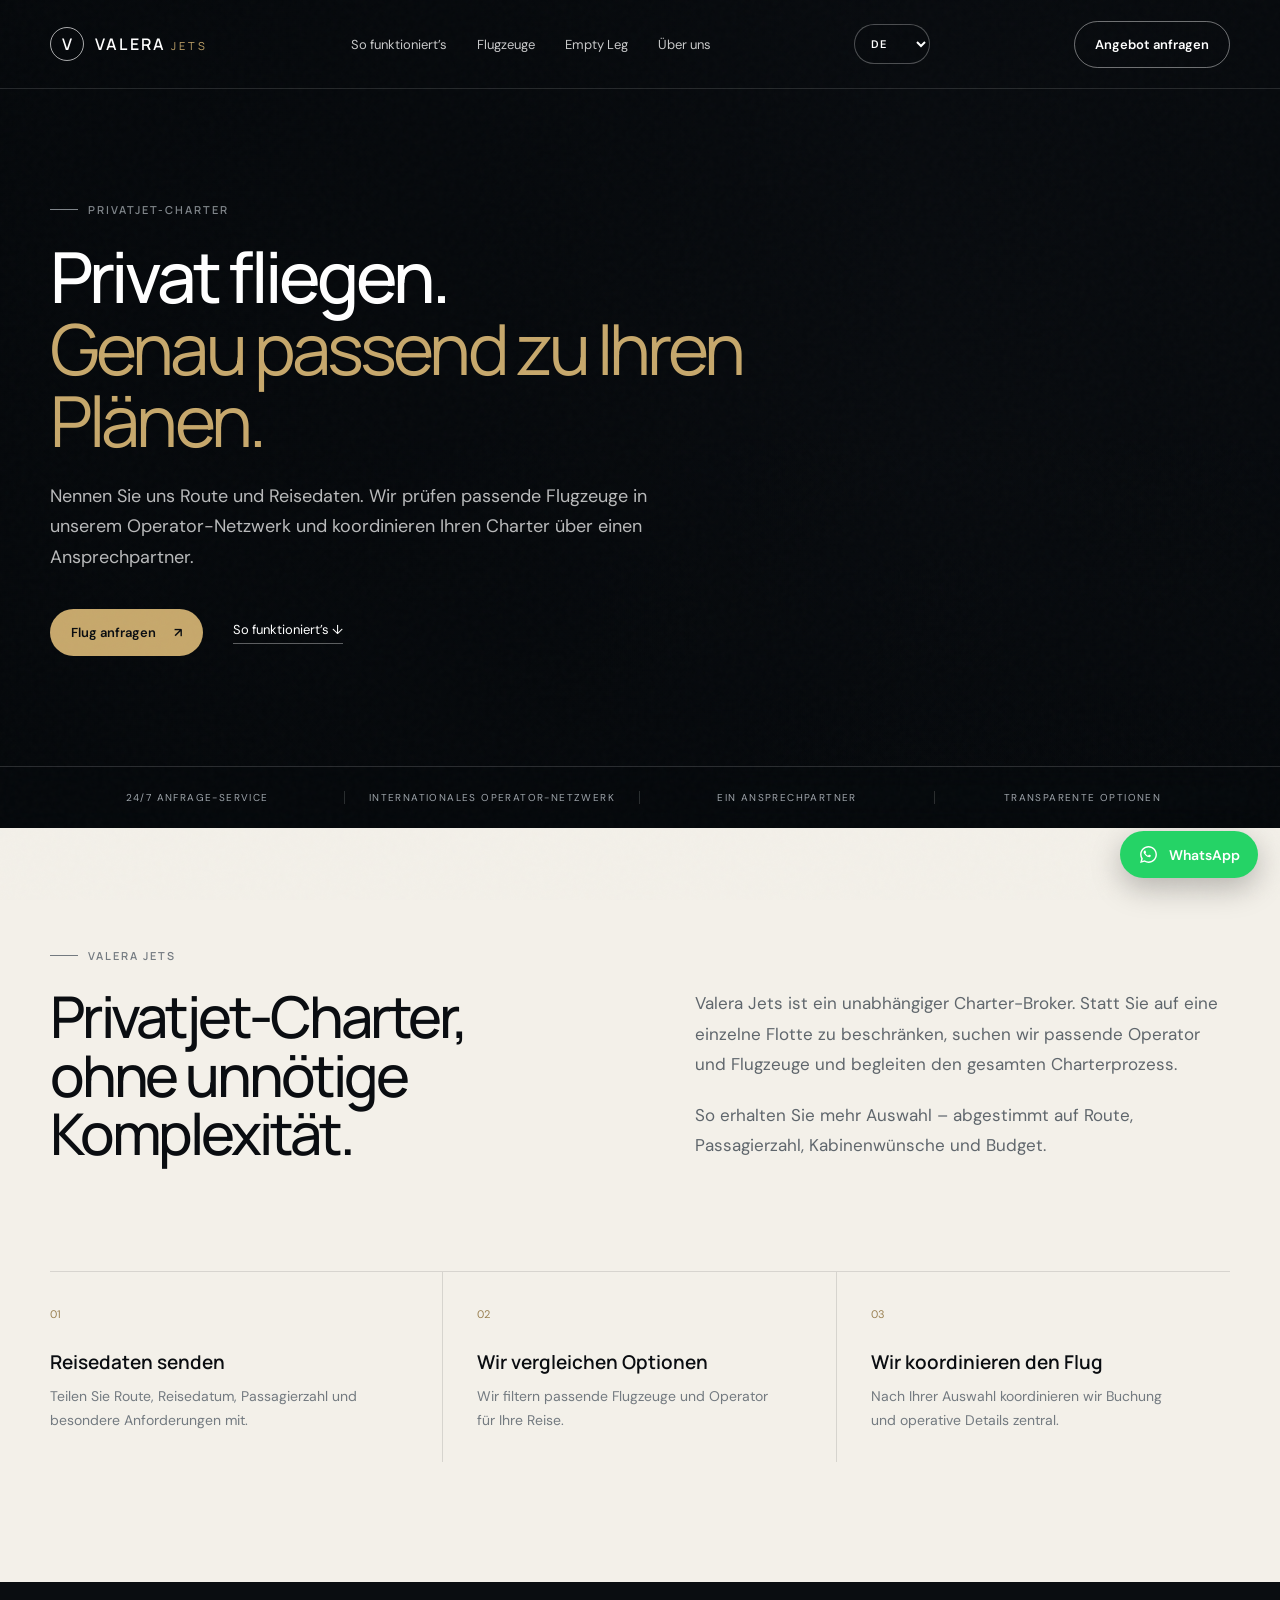
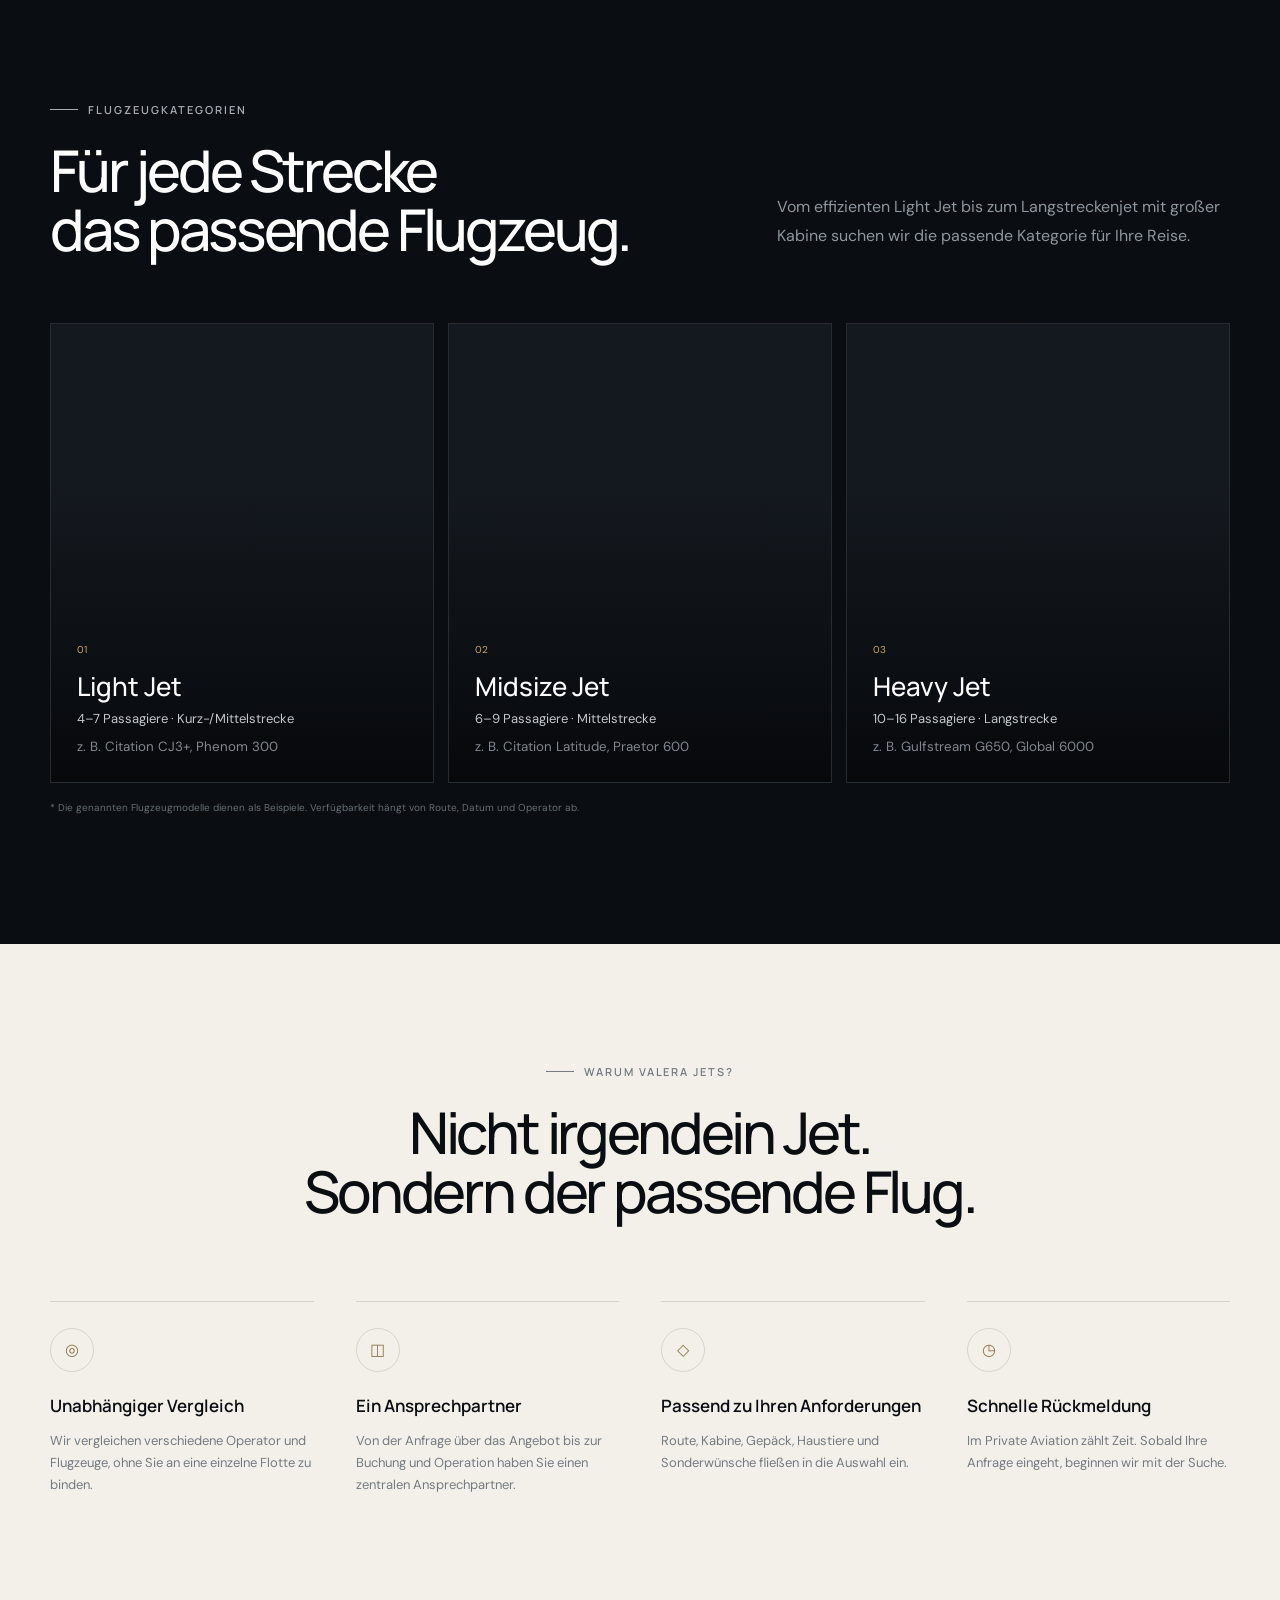
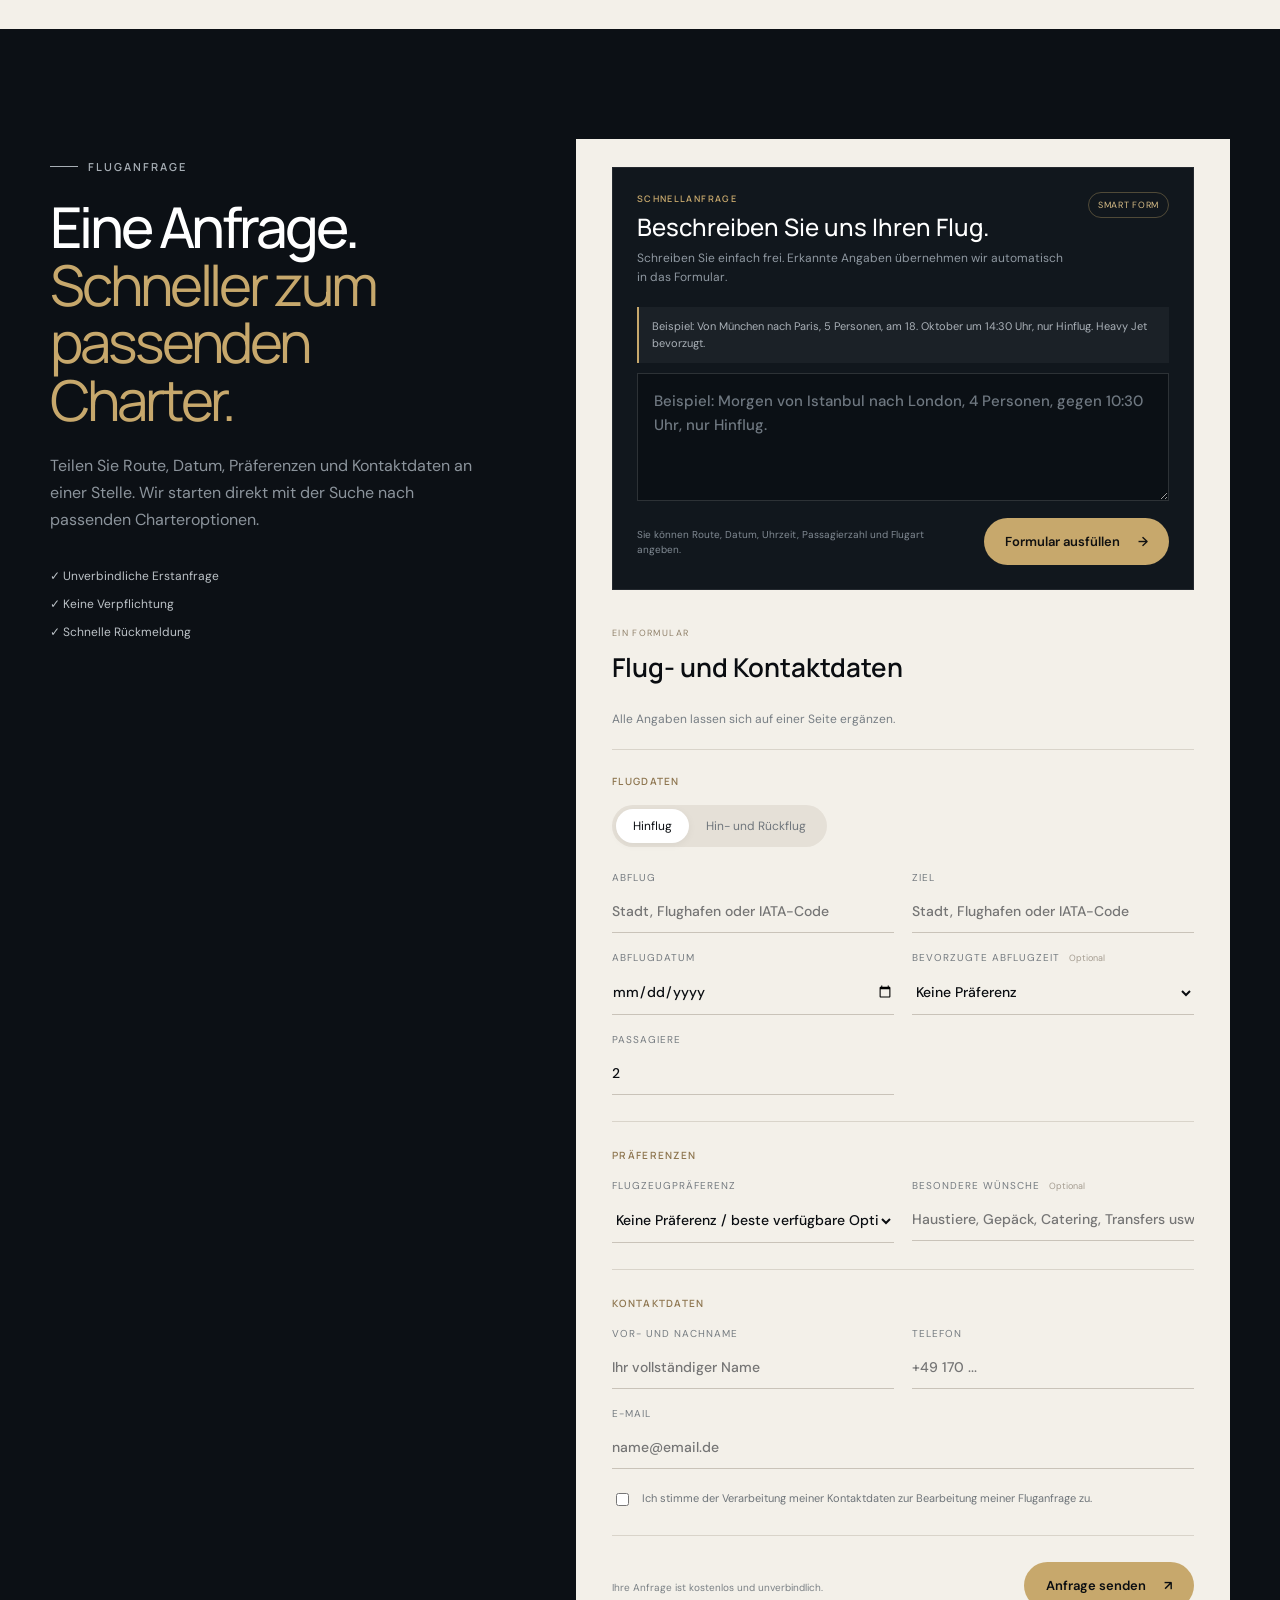
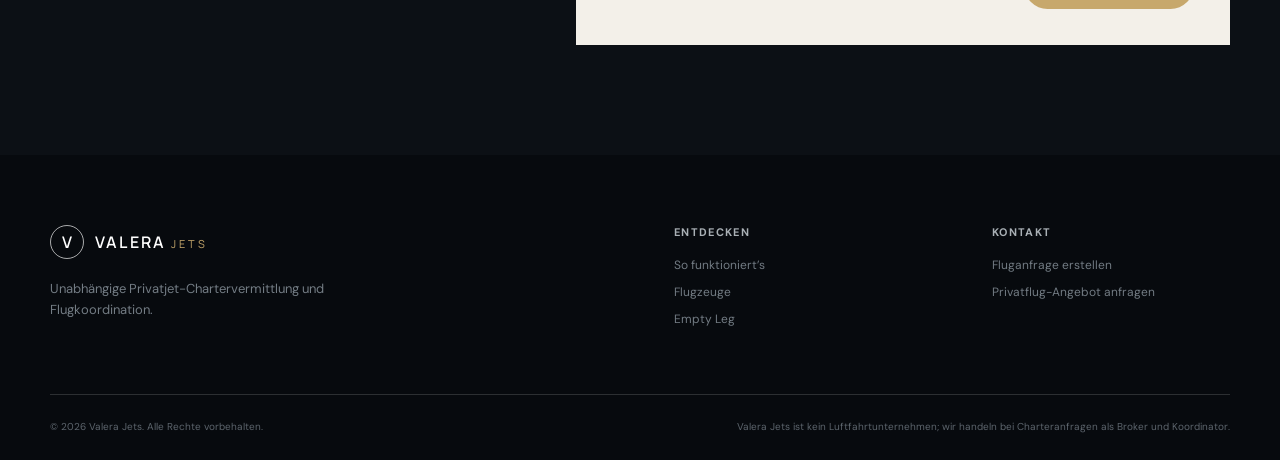
==== commit 16e21bd8: "Complete German site localization" ====
--- a/de/index.html
+++ b/de/index.html
@@ -130,7 +130,7 @@
 
       <button
         class="menu-btn"
-        aria-label="Menüyü aç"
+        aria-label="Menü öffnen"
         aria-expanded="false"
       >
         ☰
@@ -171,8 +171,7 @@
           </h1>
 
           <p>
-            Rotanızı paylaşın. Operatör ağımızdan uygun özel jet seçeneklerini
-            karşılaştıralım, tek noktadan uçuşunuzu organize edelim.
+            Nennen Sie uns Route und Reisedaten. Wir prüfen passende Flugzeuge in unserem Operator-Netzwerk und koordinieren Ihren Charter über einen Ansprechpartner.
           </p>
 
           <div class="hero-actions">
@@ -222,8 +221,8 @@
           </div>
 
           <h2>
-            Jet kiralamayı<br>
-            karmaşık olmaktan çıkarıyoruz.
+            Privatjet-Charter,<br>
+            ohne unnötige Komplexität.
           </h2>
 
         </div>
@@ -232,15 +231,11 @@
         <div class="intro-copy reveal delay-1">
 
           <p>
-            Valera Jets bir uçak filosu işletmek yerine, ihtiyacınıza uygun
-            operatör ve uçak seçeneklerini sizin için araştıran ve uçuş sürecini
-            yöneten bağımsız bir broker olarak çalışır.
+            Valera Jets ist ein unabhängiger Charter-Broker. Statt Sie auf eine einzelne Flotte zu beschränken, suchen wir passende Operator und Flugzeuge und begleiten den gesamten Charterprozess.
           </p>
 
           <p>
-            Böylece tek bir filoya bağlı kalmadan; rota, yolcu sayısı,
-            kabin beklentisi ve bütçenize göre daha fazla alternatifi
-            değerlendirebilirsiniz.
+            So erhalten Sie mehr Auswahl – abgestimmt auf Route, Passagierzahl, Kabinenwünsche und Budget.
           </p>
 
         </div>
@@ -289,8 +284,7 @@
           </h3>
 
           <p>
-            Seçiminiz sonrası operasyon ve koordinasyon sürecini
-            tek noktadan yönetin.
+            Nach Ihrer Auswahl koordinieren wir Buchung und operative Details zentral.
           </p>
 
         </article>
@@ -314,17 +308,15 @@
             </div>
 
             <h2>
-              Her rotaya uygun<br>
-              bir seçenek.
+              Für jede Strecke<br>
+              das passende Flugzeug.
             </h2>
 
           </div>
 
 
           <p>
-            İhtiyacınıza göre kısa mesafe çevik jetlerden uzun menzil geniş
-            kabin uçaklara kadar farklı kategorilerden alternatifleri
-            değerlendiriyoruz.
+            Vom effizienten Light Jet bis zum Langstreckenjet mit großer Kabine suchen wir die passende Kategorie für Ihre Reise.
           </p>
 
         </div>
@@ -371,8 +363,7 @@
 
 
         <p class="disclaimer">
-          * Uçak modelleri örnekleme amaçlıdır. Mevcut uçaklar rota,
-          tarih ve operatör uygunluğuna göre değişir.
+          * Die genannten Flugzeugmodelle dienen als Beispiele. Verfügbarkeit hängt von Route, Datum und Operator ab.
         </p>
 
       </div>
@@ -395,8 +386,8 @@
           </div>
 
           <h2>
-            Bir jet değil,<br>
-            doğru uçuşu buluyoruz.
+            Nicht irgendein Jet.<br>
+            Sondern der passende Flug.
           </h2>
 
         </div>
@@ -415,8 +406,7 @@
             </h3>
 
             <p>
-              Tek bir filoya bağlı kalmadan farklı operatör ve
-              uçak seçeneklerini değerlendiririz.
+              Wir vergleichen verschiedene Operator und Flugzeuge, ohne Sie an eine einzelne Flotte zu binden.
             </p>
 
           </article>
@@ -433,8 +423,7 @@
             </h3>
 
             <p>
-              Talep, teklif, rezervasyon ve operasyon koordinasyonunu
-              tek noktadan takip edersiniz.
+              Von der Anfrage über das Angebot bis zur Buchung und Operation haben Sie einen zentralen Ansprechpartner.
             </p>
 
           </article>
@@ -451,8 +440,7 @@
             </h3>
 
             <p>
-              Rota, kabin, bagaj, evcil hayvan ve özel taleplerinizi
-              uçuş seçimine dahil ederiz.
+              Route, Kabine, Gepäck, Haustiere und Sonderwünsche fließen in die Auswahl ein.
             </p>
 
           </article>
@@ -469,8 +457,7 @@
             </h3>
 
             <p>
-              Özel jet taleplerinde zaman kritiktir. Talebiniz ulaştığında
-              süreci hızlıca başlatırız.
+              Im Private Aviation zählt Zeit. Sobald Ihre Anfrage eingeht, beginnen wir mit der Suche.
             </p>
 
           </article>
@@ -499,8 +486,7 @@
           </h2>
 
           <p>
-            Rota, tarih, tercih ve iletişim bilgilerinizi tek ekranda paylaşın.
-            Uygun özel jet alternatiflerini araştırmaya başlayalım.
+            Teilen Sie Route, Datum, Präferenzen und Kontaktdaten an einer Stelle. Wir starten direkt mit der Suche nach passenden Charteroptionen.
           </p>
 
           <div class="quote-points">
@@ -747,8 +733,7 @@
             <div class="success-icon">✓</div>
             <h3>Ihre Fluganfrage ist eingegangen.</h3>
             <p>
-              Talebiniz Valera Jets ekibine ulaştı.
-              Uçuş alternatiflerini değerlendirdikten sonra sizinle en kısa sürede iletişime geçeceğiz.
+              Ihre Anfrage ist bei Valera Jets eingegangen. Wir prüfen passende Optionen und melden uns so schnell wie möglich.
             </p>
             <button type="button" class="btn btn-outline reset-form">Neue Anfrage</button>
           </div>
@@ -785,8 +770,7 @@
         </a>
 
         <p>
-          Özel jet kiralama talepleriniz için bağımsız brokerlık
-          ve uçuş koordinasyonu.
+          Unabhängige Privatjet-Chartervermittlung und Flugkoordination.
         </p>
 
       </div>
@@ -839,8 +823,7 @@
       </span>
 
       <span>
-        Valera Jets uçak işletmecisi değildir; charter uçuş taleplerinde
-        broker/aracı olarak hizmet verir.
+        Valera Jets ist kein Luftfahrtunternehmen; wir handeln bei Charteranfragen als Broker und Koordinator.
       </span>
 
     </div>
